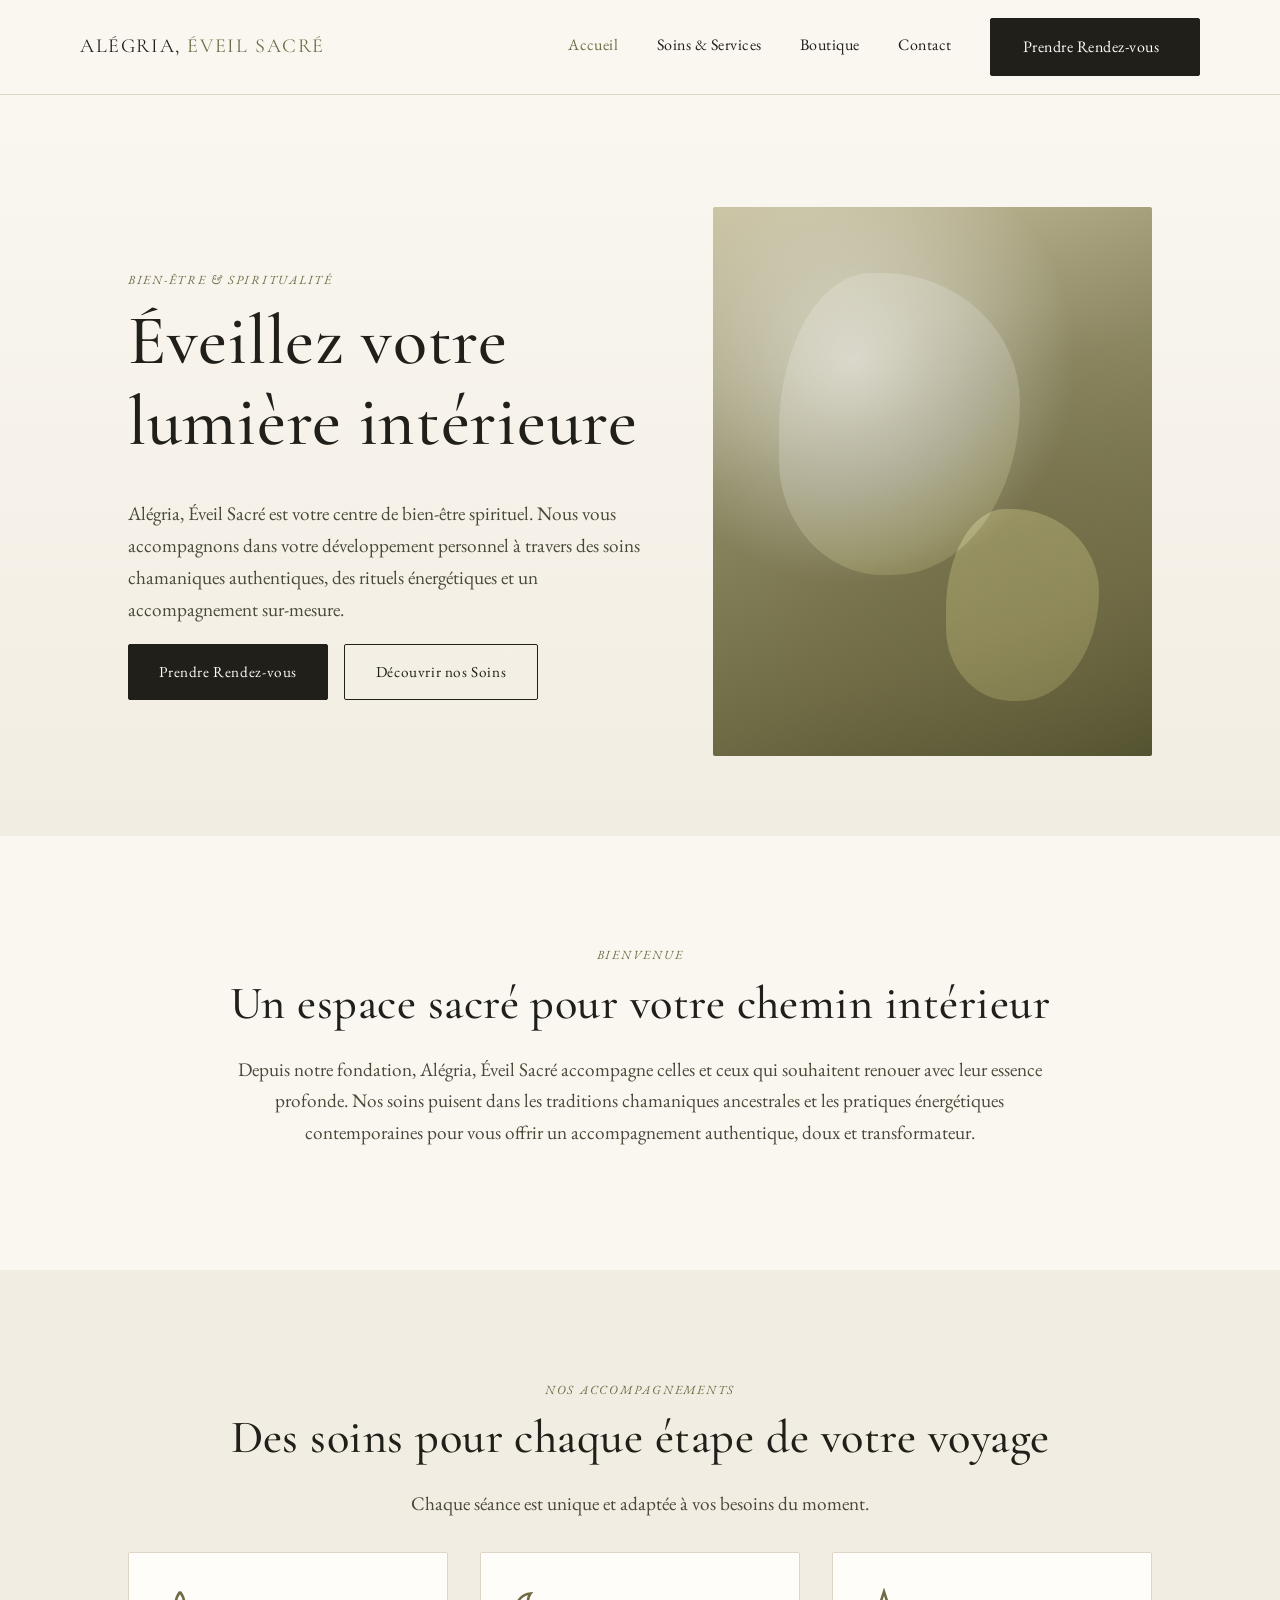
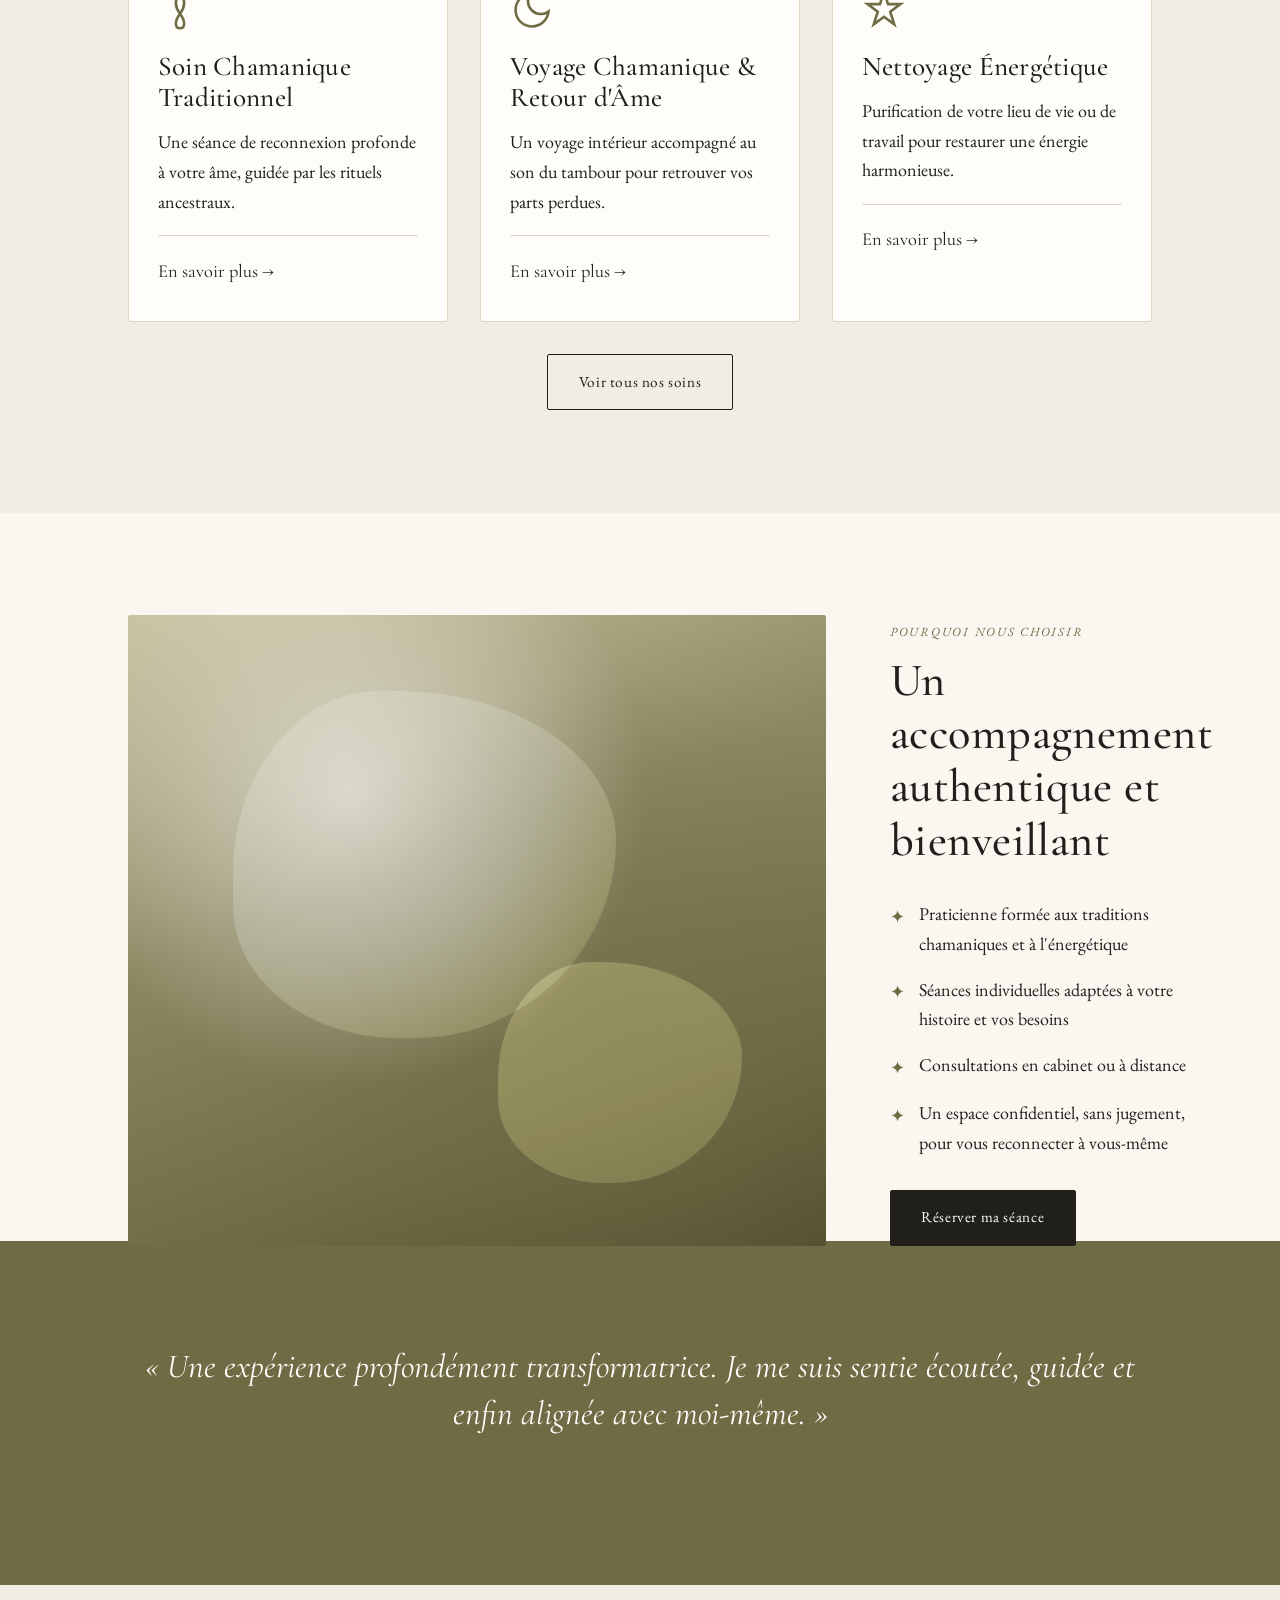
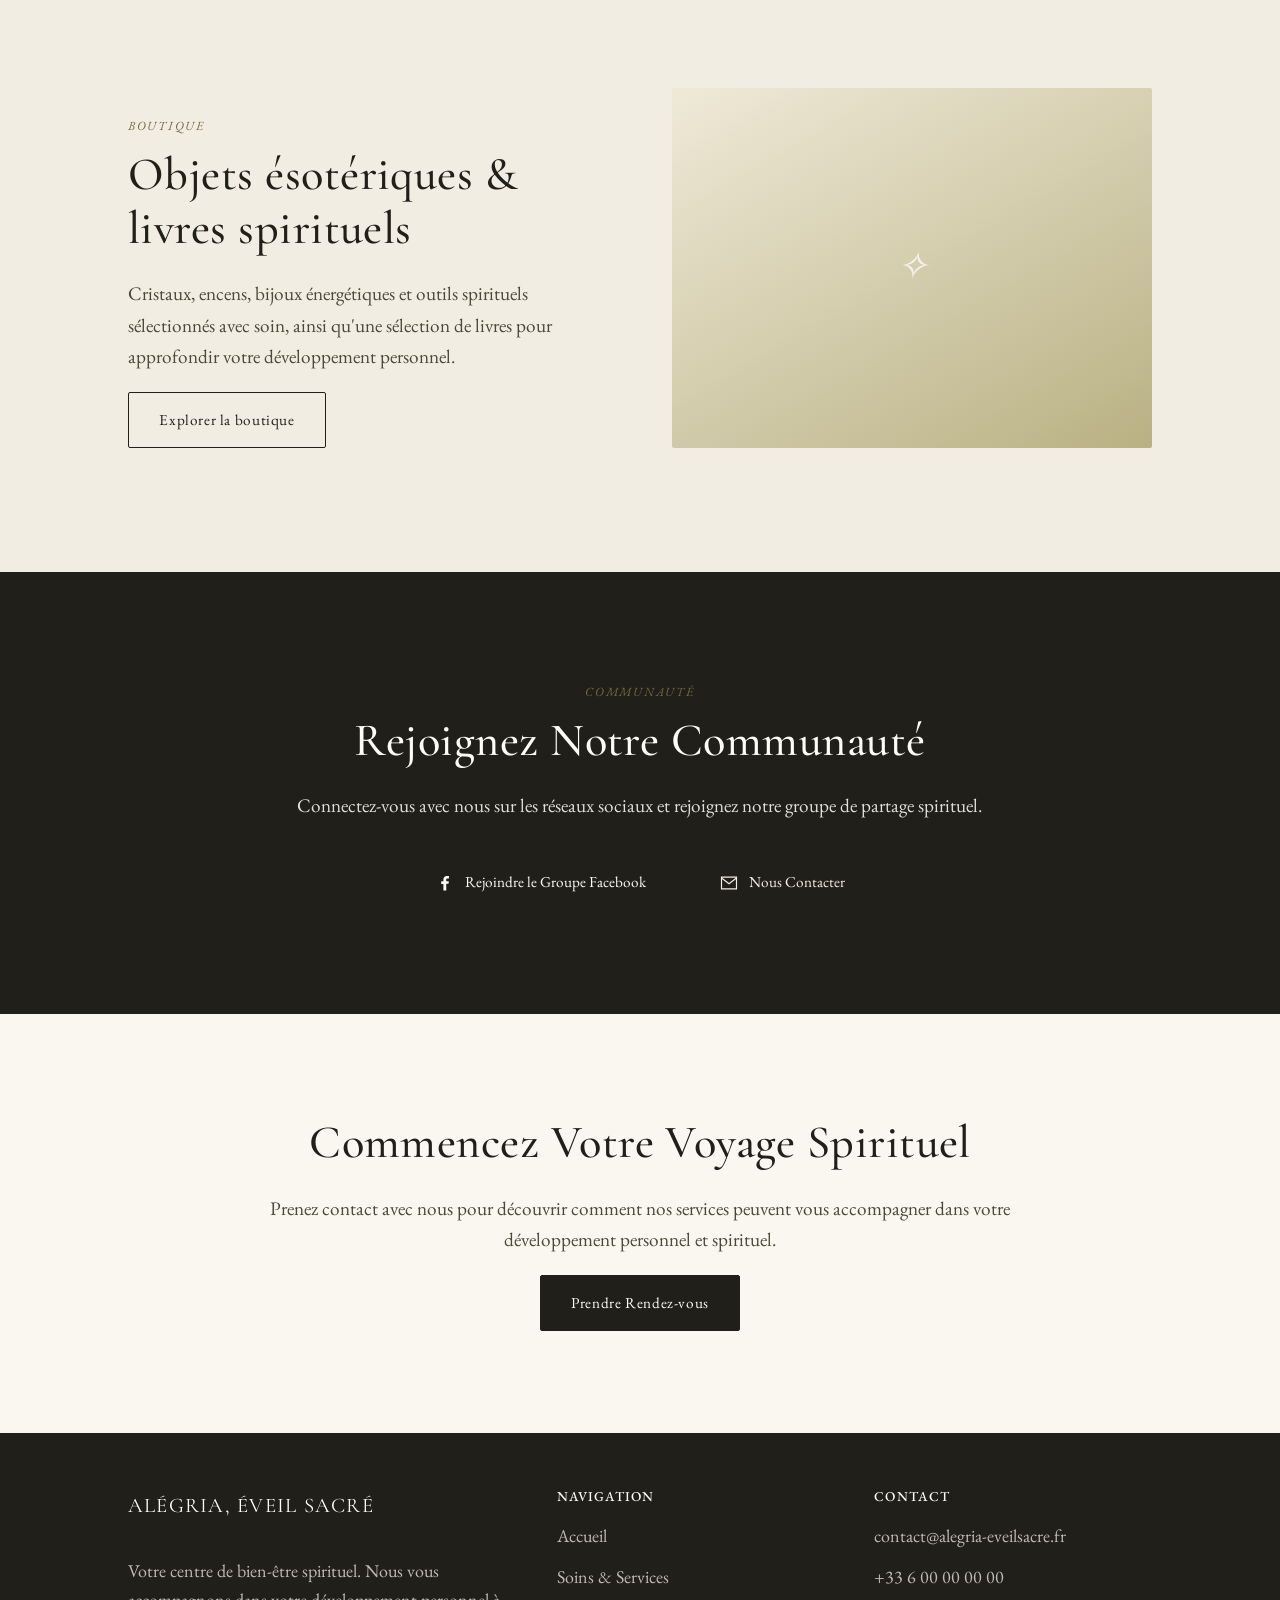
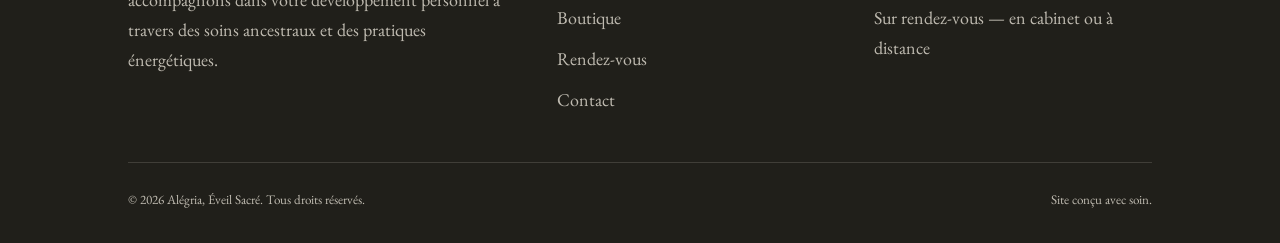
==== index.html @ a6720d07 "Build Alégria, Éveil Sacré site: spiritual wellness site with booking Multi-page static site inspire" ====
<!DOCTYPE html>
<html lang="fr">
<head>
<meta charset="UTF-8">
<meta name="viewport" content="width=device-width, initial-scale=1.0">
<title>Alégria, Éveil Sacré — Centre de bien-être spirituel & soins chamaniques</title>
<meta name="description" content="Alégria, Éveil Sacré vous accompagne dans votre développement personnel et spirituel : soins chamaniques, rituels énergétiques, boutique ésotérique. Prenez rendez-vous en ligne.">
<link rel="stylesheet" href="assets/css/style.css">
</head>
<body>

<header class="site-header">
  <div class="container site-header__inner">
    <a href="index.html" class="logo">Alégria, <span>Éveil Sacré</span></a>
    <button class="nav-toggle" aria-label="Ouvrir le menu" aria-expanded="false">
      <span></span><span></span><span></span>
    </button>
    <nav class="main-nav">
      <a href="index.html">Accueil</a>
      <a href="services.html">Soins &amp; Services</a>
      <a href="boutique.html">Boutique</a>
      <a href="contact.html">Contact</a>
      <a href="rendez-vous.html" class="btn btn--primary main-nav__cta">Prendre Rendez-vous</a>
    </nav>
  </div>
</header>

<main>

  <!-- HERO -->
  <section class="hero">
    <div class="container hero__inner">
      <div>
        <span class="eyebrow">Bien-être &amp; spiritualité</span>
        <h1>Éveillez votre lumière intérieure</h1>
        <p class="lede">Alégria, Éveil Sacré est votre centre de bien-être spirituel. Nous vous accompagnons dans votre développement personnel à travers des soins chamaniques authentiques, des rituels énergétiques et un accompagnement sur-mesure.</p>
        <div class="btn-row">
          <a href="rendez-vous.html" class="btn btn--primary">Prendre Rendez-vous</a>
          <a href="services.html" class="btn btn--outline">Découvrir nos Soins</a>
        </div>
      </div>
      <div class="hero__visual reveal">
        <div class="visual-orb" role="img" aria-label="Cristaux et bol énergétique"></div>
      </div>
    </div>
  </section>

  <!-- INTRO -->
  <section class="section">
    <div class="container text-center reveal">
      <span class="eyebrow">Bienvenue</span>
      <h2>Un espace sacré pour votre chemin intérieur</h2>
      <p class="lede">Depuis notre fondation, Alégria, Éveil Sacré accompagne celles et ceux qui souhaitent renouer avec leur essence profonde. Nos soins puisent dans les traditions chamaniques ancestrales et les pratiques énergétiques contemporaines pour vous offrir un accompagnement authentique, doux et transformateur.</p>
    </div>
  </section>

  <!-- SERVICES PREVIEW -->
  <section class="section section--alt">
    <div class="container">
      <div class="text-center reveal">
        <span class="eyebrow">Nos accompagnements</span>
        <h2>Des soins pour chaque étape de votre voyage</h2>
        <p class="lede">Chaque séance est unique et adaptée à vos besoins du moment.</p>
      </div>

      <div class="grid grid--3 mt-2">
        <div class="card reveal">
          <div class="card__icon">
            <svg viewBox="0 0 24 24" fill="none" stroke="currentColor" stroke-width="1.4"><path d="M12 2c-3 4-3 8 0 12s3 8 0 8M12 2c3 4 3 8 0 12s-3 8 0 8"/></svg>
          </div>
          <h3>Soin Chamanique Traditionnel</h3>
          <p>Une séance de reconnexion profonde à votre âme, guidée par les rituels ancestraux.</p>
          <div class="card__meta">
            <a href="services.html">En savoir plus →</a>
          </div>
        </div>
        <div class="card reveal">
          <div class="card__icon">
            <svg viewBox="0 0 24 24" fill="none" stroke="currentColor" stroke-width="1.4"><path d="M21 12.8A9 9 0 1 1 11.2 3a7 7 0 0 0 9.8 9.8Z"/></svg>
          </div>
          <h3>Voyage Chamanique &amp; Retour d'Âme</h3>
          <p>Un voyage intérieur accompagné au son du tambour pour retrouver vos parts perdues.</p>
          <div class="card__meta">
            <a href="services.html">En savoir plus →</a>
          </div>
        </div>
        <div class="card reveal">
          <div class="card__icon">
            <svg viewBox="0 0 24 24" fill="none" stroke="currentColor" stroke-width="1.4"><path d="m12 2 2.2 6.8H21l-5.6 4.1 2.2 6.9L12 15.7 6.4 19.8l2.2-6.9L3 8.8h6.8Z"/></svg>
          </div>
          <h3>Nettoyage Énergétique</h3>
          <p>Purification de votre lieu de vie ou de travail pour restaurer une énergie harmonieuse.</p>
          <div class="card__meta">
            <a href="services.html">En savoir plus →</a>
          </div>
        </div>
      </div>

      <div class="text-center mt-2 reveal">
        <a href="services.html" class="btn btn--outline">Voir tous nos soins</a>
      </div>
    </div>
  </section>

  <!-- WHY US / SPLIT -->
  <section class="section">
    <div class="container split reveal">
      <div class="split__visual visual-orb" role="img" aria-label="Autel et outils spirituels"></div>
      <div>
        <span class="eyebrow">Pourquoi nous choisir</span>
        <h2>Un accompagnement authentique et bienveillant</h2>
        <ul class="check-list mt-2">
          <li>Praticienne formée aux traditions chamaniques et à l'énergétique</li>
          <li>Séances individuelles adaptées à votre histoire et vos besoins</li>
          <li>Consultations en cabinet ou à distance</li>
          <li>Un espace confidentiel, sans jugement, pour vous reconnecter à vous-même</li>
        </ul>
        <div class="mt-2">
          <a href="rendez-vous.html" class="btn btn--primary">Réserver ma séance</a>
        </div>
      </div>
    </div>
  </section>

  <!-- TESTIMONIAL -->
  <section class="section section--olive">
    <div class="container text-center reveal">
      <p class="quote">« Une expérience profondément transformatrice. Je me suis sentie écoutée, guidée et enfin alignée avec moi-même. »</p>
      <span class="quote-cite">— Une cliente accompagnée</span>
    </div>
  </section>

  <!-- BOUTIQUE TEASER -->
  <section class="section section--alt">
    <div class="container split split--reverse reveal">
      <div class="split__visual tile-visual" data-glyph="✧" style="--tile-a:#efe9d8; --tile-b:#b9b183;"></div>
      <div>
        <span class="eyebrow">Boutique</span>
        <h2>Objets ésotériques &amp; livres spirituels</h2>
        <p class="lede">Cristaux, encens, bijoux énergétiques et outils spirituels sélectionnés avec soin, ainsi qu'une sélection de livres pour approfondir votre développement personnel.</p>
        <a href="boutique.html" class="btn btn--outline">Explorer la boutique</a>
      </div>
    </div>
  </section>

  <!-- COMMUNITY -->
  <section class="section section--ink">
    <div class="container text-center reveal">
      <span class="eyebrow">Communauté</span>
      <h2>Rejoignez Notre Communauté</h2>
      <p class="lede">Connectez-vous avec nous sur les réseaux sociaux et rejoignez notre groupe de partage spirituel.</p>
      <div class="social-row mt-2">
        <a href="#" class="social-btn social-btn--filled">
          <svg viewBox="0 0 24 24" fill="currentColor"><path d="M13.5 21v-8h2.7l.4-3.1h-3.1V8c0-.9.25-1.5 1.55-1.5H16.7V3.7C16.4 3.66 15.4 3.6 14.2 3.6c-2.4 0-4.1 1.47-4.1 4.16V10H7.4v3.1h2.7v8h3.4Z"/></svg>
          Rejoindre le Groupe Facebook
        </a>
        <a href="contact.html" class="social-btn social-btn--outline">
          <svg viewBox="0 0 24 24" fill="none" stroke="currentColor" stroke-width="1.4"><path d="M3 5h18v14H3z"/><path d="m3 6 9 7 9-7"/></svg>
          Nous Contacter
        </a>
      </div>
    </div>
  </section>

  <!-- FINAL CTA -->
  <section class="section">
    <div class="container text-center reveal">
      <h2>Commencez Votre Voyage Spirituel</h2>
      <p class="lede">Prenez contact avec nous pour découvrir comment nos services peuvent vous accompagner dans votre développement personnel et spirituel.</p>
      <a href="rendez-vous.html" class="btn btn--primary">Prendre Rendez-vous</a>
    </div>
  </section>

</main>

<footer class="site-footer">
  <div class="container">
    <div class="footer-grid">
      <div>
        <div class="footer-logo">Alégria, Éveil Sacré</div>
        <p class="mt-2">Votre centre de bien-être spirituel. Nous vous accompagnons dans votre développement personnel à travers des soins ancestraux et des pratiques énergétiques.</p>
      </div>
      <div class="footer-col">
        <h4>Navigation</h4>
        <ul>
          <li><a href="index.html">Accueil</a></li>
          <li><a href="services.html">Soins &amp; Services</a></li>
          <li><a href="boutique.html">Boutique</a></li>
          <li><a href="rendez-vous.html">Rendez-vous</a></li>
          <li><a href="contact.html">Contact</a></li>
        </ul>
      </div>
      <div class="footer-col">
        <h4>Contact</h4>
        <ul>
          <li><a href="mailto:contact@alegria-eveilsacre.fr">contact@alegria-eveilsacre.fr</a></li>
          <li><a href="tel:+33600000000">+33 6 00 00 00 00</a></li>
          <li>Sur rendez-vous — en cabinet ou à distance</li>
        </ul>
      </div>
    </div>
    <div class="footer-bottom">
      <span>© 2026 Alégria, Éveil Sacré. Tous droits réservés.</span>
      <span>Site conçu avec soin.</span>
    </div>
  </div>
</footer>

<script src="assets/js/main.js"></script>
</body>
</html>
---- assets/css/style.css ----
/* ============================================
   Alégria, Éveil Sacré — feuille de style
   ============================================ */

@import url('https://fonts.googleapis.com/css2?family=Cormorant+Garamond:ital,wght@0,400;0,500;0,600;1,400&family=EB+Garamond:ital,wght@0,400;0,500;1,400&display=swap');

:root {
  --color-bg: #faf7f1;
  --color-bg-alt: #f2ede2;
  --color-olive: #6f6b45;
  --color-olive-dark: #52502f;
  --color-olive-light: #8c8862;
  --color-ink: #201f1a;
  --color-ink-soft: #4a4838;
  --color-cream: #f4efe3;
  --color-line: #ddd6c4;
  --color-white: #fffdf9;

  --font-display: 'Cormorant Garamond', 'Times New Roman', serif;
  --font-body: 'EB Garamond', 'Times New Roman', serif;

  --container: 1120px;
  --radius: 2px;
  --transition: 0.35s cubic-bezier(.4,0,.2,1);
}

* { box-sizing: border-box; }

html { scroll-behavior: smooth; }

body {
  margin: 0;
  font-family: var(--font-body);
  background: var(--color-bg);
  color: var(--color-ink);
  font-size: 18px;
  line-height: 1.65;
  -webkit-font-smoothing: antialiased;
}

h1, h2, h3, h4 {
  font-family: var(--font-display);
  font-weight: 500;
  line-height: 1.15;
  margin: 0 0 0.5em;
  letter-spacing: 0.01em;
}

h1 { font-size: clamp(2.6rem, 6vw, 4.4rem); }
h2 { font-size: clamp(2rem, 4.2vw, 2.9rem); }
h3 { font-size: clamp(1.4rem, 2.6vw, 1.7rem); }

p { margin: 0 0 1em; }

a { color: inherit; text-decoration: none; }

img { max-width: 100%; display: block; }

.container {
  width: 100%;
  max-width: var(--container);
  margin: 0 auto;
  padding: 0 6vw;
}

@media (min-width: 900px) {
  .container { padding: 0 3rem; }
}

.eyebrow {
  display: inline-block;
  font-family: var(--font-body);
  font-style: italic;
  letter-spacing: 0.14em;
  text-transform: uppercase;
  font-size: 0.78rem;
  color: var(--color-olive);
  margin-bottom: 0.9em;
}

.section {
  padding: clamp(3.5rem, 8vw, 6.5rem) 0;
}

.section--alt { background: var(--color-bg-alt); }

.section--olive {
  background: var(--color-olive);
  color: var(--color-white);
}
.section--olive .eyebrow { color: var(--color-cream); opacity: 0.85; }
.section--olive h1, .section--olive h2, .section--olive h3 { color: var(--color-white); }

.section--ink {
  background: var(--color-ink);
  color: var(--color-cream);
}
.section--ink h1, .section--ink h2 { color: var(--color-white); }

.text-center { text-align: center; }

.lede {
  font-size: 1.2rem;
  color: var(--color-ink-soft);
  max-width: 44em;
}
.text-center .lede { margin-left: auto; margin-right: auto; }
.section--olive .lede, .section--ink .lede { color: rgba(255,255,255,0.86); }

/* ---------- Buttons ---------- */
.btn {
  display: inline-flex;
  align-items: center;
  justify-content: center;
  gap: 0.5em;
  padding: 0.95em 2em;
  font-family: var(--font-body);
  font-size: 0.95rem;
  letter-spacing: 0.04em;
  border: 1px solid var(--color-ink);
  border-radius: var(--radius);
  cursor: pointer;
  transition: background var(--transition), color var(--transition), border-color var(--transition), transform var(--transition);
  white-space: nowrap;
}

.btn--primary {
  background: var(--color-ink);
  color: var(--color-white);
}
.btn--primary:hover { background: var(--color-olive-dark); border-color: var(--color-olive-dark); transform: translateY(-1px); }

.btn--outline {
  background: transparent;
  color: var(--color-ink);
}
.btn--outline:hover { background: var(--color-ink); color: var(--color-white); transform: translateY(-1px); }

.section--olive .btn--outline, .section--ink .btn--outline {
  border-color: var(--color-white);
  color: var(--color-white);
}
.section--olive .btn--outline:hover, .section--ink .btn--outline:hover {
  background: var(--color-white);
  color: var(--color-olive-dark);
}
.section--olive .btn--primary, .section--ink .btn--primary {
  background: var(--color-white);
  color: var(--color-olive-dark);
  border-color: var(--color-white);
}
.section--olive .btn--primary:hover, .section--ink .btn--primary:hover {
  background: transparent;
  color: var(--color-white);
}

.btn--full { width: 100%; }
.btn--sm { padding: 0.7em 1.4em; font-size: 0.85rem; }

.btn-row {
  display: flex;
  flex-wrap: wrap;
  gap: 1rem;
}
.text-center .btn-row { justify-content: center; }

/* ---------- Header / Nav ---------- */
.site-header {
  position: sticky;
  top: 0;
  z-index: 100;
  background: var(--color-bg);
  border-bottom: 1px solid var(--color-line);
}

.site-header__inner {
  display: flex;
  align-items: center;
  justify-content: space-between;
  padding: 1.1rem 0;
}

.logo {
  font-family: var(--font-display);
  font-size: 1.25rem;
  letter-spacing: 0.08em;
  text-transform: uppercase;
  color: var(--color-ink);
}
.logo span { color: var(--color-olive); }

.nav-toggle {
  display: flex;
  flex-direction: column;
  justify-content: center;
  gap: 5px;
  width: 34px;
  height: 30px;
  background: none;
  border: none;
  cursor: pointer;
  padding: 0;
  z-index: 210;
}
.nav-toggle span {
  display: block;
  height: 2px;
  background: var(--color-ink);
  transition: transform var(--transition), opacity var(--transition);
}
.nav-toggle[aria-expanded="true"] span:nth-child(1) { transform: translateY(7px) rotate(45deg); }
.nav-toggle[aria-expanded="true"] span:nth-child(2) { opacity: 0; }
.nav-toggle[aria-expanded="true"] span:nth-child(3) { transform: translateY(-7px) rotate(-45deg); }

.main-nav {
  position: fixed;
  inset: 0;
  background: var(--color-bg);
  display: flex;
  flex-direction: column;
  align-items: center;
  justify-content: center;
  gap: 1.8rem;
  transform: translateY(-100%);
  opacity: 0;
  transition: transform var(--transition), opacity var(--transition);
  z-index: 200;
}
.main-nav.is-open { transform: translateY(0); opacity: 1; }

.main-nav a {
  font-family: var(--font-display);
  font-size: 2rem;
  color: var(--color-ink);
  position: relative;
}
.main-nav a.is-active { color: var(--color-olive); }
.main-nav a.main-nav__cta,
.main-nav a.main-nav__cta.is-active {
  color: var(--color-white);
}
.main-nav a::after {
  content: '';
  display: block;
  height: 1px;
  width: 0;
  background: var(--color-olive);
  transition: width var(--transition);
  margin: 0.2em auto 0;
}
.main-nav a:hover::after { width: 100%; }

.main-nav__cta { margin-top: 1rem; }

@media (min-width: 860px) {
  .nav-toggle { display: none; }
  .main-nav {
    position: static;
    inset: auto;
    transform: none;
    opacity: 1;
    flex-direction: row;
    background: transparent;
    gap: 2.4rem;
    width: auto;
  }
  .main-nav a { font-size: 1rem; font-family: var(--font-body); letter-spacing: 0.03em; }
  .main-nav__cta { margin-top: 0; }
  body.nav-lock { overflow: visible; }
}

body.nav-lock { overflow: hidden; }

/* ---------- Hero ---------- */
.hero {
  position: relative;
  padding: clamp(3.5rem, 10vw, 7rem) 0 clamp(3rem, 8vw, 5rem);
  background: linear-gradient(180deg, var(--color-bg) 0%, var(--color-bg-alt) 100%);
  overflow: hidden;
}

.hero__inner {
  display: grid;
  gap: 2.5rem;
  align-items: center;
}

@media (min-width: 900px) {
  .hero__inner { grid-template-columns: 1.1fr 0.9fr; gap: 3rem; }
}

.hero h1 { max-width: 12em; }

.hero__visual {
  aspect-ratio: 4 / 5;
  border-radius: var(--radius);
  position: relative;
  overflow: hidden;
}

/* Decorative "crystal" visual built purely in CSS — no external imagery required */
.visual-orb {
  width: 100%;
  height: 100%;
  background:
    radial-gradient(circle at 32% 28%, rgba(255,255,255,0.55), transparent 45%),
    radial-gradient(circle at 70% 65%, rgba(111,107,69,0.55), transparent 55%),
    linear-gradient(160deg, #c9c2a1 0%, #8c8862 40%, #6f6b45 75%, #52502f 100%);
  position: relative;
}
.visual-orb::before, .visual-orb::after {
  content: '';
  position: absolute;
  border-radius: 40% 60% 55% 45% / 55% 45% 60% 40%;
  background: rgba(255,255,255,0.18);
  mix-blend-mode: overlay;
}
.visual-orb::before { width: 55%; height: 55%; top: 12%; left: 15%; }
.visual-orb::after { width: 35%; height: 35%; bottom: 10%; right: 12%; background: rgba(255,255,255,0.28); }

/* ---------- Cards / grids ---------- */
.grid {
  display: grid;
  gap: 2rem;
  grid-template-columns: 1fr;
}
@media (min-width: 700px) {
  .grid--2 { grid-template-columns: repeat(2, 1fr); }
  .grid--3 { grid-template-columns: repeat(3, 1fr); }
  .grid--4 { grid-template-columns: repeat(2, 1fr); }
}
@media (min-width: 1000px) {
  .grid--4 { grid-template-columns: repeat(4, 1fr); }
}

.card {
  background: var(--color-white);
  border: 1px solid var(--color-line);
  border-radius: var(--radius);
  padding: 2.2rem 1.8rem;
  transition: transform var(--transition), box-shadow var(--transition);
}
.card:hover { transform: translateY(-4px); box-shadow: 0 18px 34px -22px rgba(32,31,26,0.35); }

.card__icon {
  width: 44px;
  height: 44px;
  margin-bottom: 1.2rem;
  color: var(--color-olive);
}
.card__icon svg { width: 100%; height: 100%; }

.card__meta {
  display: flex;
  justify-content: space-between;
  align-items: baseline;
  margin-top: 1.2rem;
  padding-top: 1.2rem;
  border-top: 1px solid var(--color-line);
  font-family: var(--font-display);
  font-size: 1.15rem;
}
.card__meta .price { color: var(--color-olive-dark); font-weight: 600; }

/* Product / book visual placeholder tiles (no photography assets) */
.tile-visual {
  aspect-ratio: 3 / 4;
  border-radius: var(--radius);
  margin-bottom: 1.4rem;
  position: relative;
  overflow: hidden;
  background: linear-gradient(150deg, var(--tile-a, #e4ddc8), var(--tile-b, #a39c74));
}
.tile-visual::after {
  content: attr(data-glyph);
  position: absolute;
  inset: 0;
  display: flex;
  align-items: center;
  justify-content: center;
  font-family: var(--font-display);
  font-style: italic;
  font-size: 2.4rem;
  color: rgba(255,255,255,0.75);
}

/* ---------- List / checkmarks ---------- */
.check-list { list-style: none; margin: 0; padding: 0; display: grid; gap: 1rem; }
.check-list li { display: flex; align-items: flex-start; gap: 0.8em; }
.check-list li::before {
  content: '✦';
  color: var(--color-olive);
  flex-shrink: 0;
  margin-top: 0.15em;
}

/* ---------- Quote / testimonial ---------- */
.quote {
  font-family: var(--font-display);
  font-style: italic;
  font-size: clamp(1.5rem, 3vw, 2.1rem);
  max-width: 32em;
  margin: 0 auto 1rem;
  line-height: 1.4;
}
.quote-cite {
  font-family: var(--font-body);
  font-style: normal;
  letter-spacing: 0.06em;
  text-transform: uppercase;
  font-size: 0.8rem;
  color: var(--color-olive);
}

/* ---------- Split section ---------- */
.split {
  display: grid;
  gap: 2.5rem;
  align-items: center;
}
@media (min-width: 900px) {
  .split { grid-template-columns: 1fr 1fr; gap: 4rem; }
  .split--reverse .split__visual { order: 2; }
}
.split__visual {
  aspect-ratio: 4 / 3;
  border-radius: var(--radius);
}

/* ---------- Forms ---------- */
.form {
  display: grid;
  gap: 1.4rem;
}
.form-row {
  display: grid;
  gap: 1.4rem;
}
@media (min-width: 640px) {
  .form-row--2 { grid-template-columns: 1fr 1fr; }
}

label {
  display: block;
  font-size: 0.85rem;
  letter-spacing: 0.04em;
  text-transform: uppercase;
  color: var(--color-ink-soft);
  margin-bottom: 0.5em;
}

input, select, textarea {
  width: 100%;
  font-family: var(--font-body);
  font-size: 1rem;
  padding: 0.85em 1em;
  border: 1px solid var(--color-line);
  border-radius: var(--radius);
  background: var(--color-white);
  color: var(--color-ink);
}
input:focus, select:focus, textarea:focus {
  outline: none;
  border-color: var(--color-olive);
}
textarea { resize: vertical; min-height: 120px; }

.form-note {
  font-size: 0.9rem;
  color: var(--color-ink-soft);
}

.form-success {
  display: none;
  background: var(--color-bg-alt);
  border: 1px solid var(--color-olive-light);
  border-radius: var(--radius);
  padding: 1.6rem;
  font-family: var(--font-display);
  font-size: 1.2rem;
  text-align: center;
}
.form-success.is-visible { display: block; }
.form.is-hidden { display: none; }

/* ---------- Info box (sidebar on booking page) ---------- */
.info-box {
  background: var(--color-ink);
  color: var(--color-cream);
  padding: 2.4rem;
  border-radius: var(--radius);
}
.info-box h3 { color: var(--color-white); }
.info-box .check-list li::before { color: var(--color-cream); }
.info-box dl { margin: 1.2rem 0 0; }
.info-box dt { font-family: var(--font-display); font-size: 1.05rem; color: var(--color-white); margin-top: 1rem; }
.info-box dd { margin: 0.2em 0 0; opacity: 0.85; font-size: 0.95rem; }

/* ---------- Community / social ---------- */
.social-row {
  display: flex;
  flex-wrap: wrap;
  gap: 1rem;
  justify-content: center;
}
.social-btn {
  display: inline-flex;
  align-items: center;
  gap: 0.7em;
  padding: 1em 1.8em;
  border: 1px solid var(--color-ink);
  border-radius: var(--radius);
  font-size: 0.95rem;
}
.social-btn svg { width: 20px; height: 20px; }
.social-btn--filled { background: var(--color-ink); color: var(--color-white); }
.social-btn--filled:hover { background: var(--color-olive-dark); }
.social-btn--outline:hover { background: var(--color-ink); color: var(--color-white); }

/* ---------- Footer ---------- */
.site-footer {
  background: var(--color-ink);
  color: rgba(244,239,227,0.75);
  padding: 3.5rem 0 2rem;
}
.footer-grid {
  display: grid;
  gap: 2.5rem;
  grid-template-columns: 1fr;
}
@media (min-width: 760px) {
  .footer-grid { grid-template-columns: 1.4fr 1fr 1fr; }
}
.footer-logo {
  font-family: var(--font-display);
  font-size: 1.3rem;
  color: var(--color-white);
  letter-spacing: 0.06em;
  text-transform: uppercase;
}
.footer-col h4 {
  font-family: var(--font-body);
  font-size: 0.85rem;
  letter-spacing: 0.08em;
  text-transform: uppercase;
  color: var(--color-white);
  margin-bottom: 1rem;
}
.footer-col ul { list-style: none; margin: 0; padding: 0; display: grid; gap: 0.7rem; }
.footer-col a:hover { color: var(--color-white); }
.footer-bottom {
  margin-top: 3rem;
  padding-top: 1.6rem;
  border-top: 1px solid rgba(244,239,227,0.15);
  font-size: 0.82rem;
  display: flex;
  flex-wrap: wrap;
  gap: 0.8rem;
  justify-content: space-between;
}

/* ---------- Utility ---------- */
.mt-2 { margin-top: 2rem; }
.mb-0 { margin-bottom: 0; }

/* Scroll reveal */
.reveal {
  opacity: 0;
  transform: translateY(18px);
  transition: opacity 0.7s ease, transform 0.7s ease;
}
.reveal.is-visible {
  opacity: 1;
  transform: translateY(0);
}

/* Page hero (inner pages) */
.page-hero {
  padding: clamp(3rem, 7vw, 4.5rem) 0 2.5rem;
  text-align: center;
}
.page-hero .lede { margin: 0 auto; }

.breadcrumb {
  font-size: 0.85rem;
  letter-spacing: 0.04em;
  text-transform: uppercase;
  color: var(--color-olive-dark);
  margin-bottom: 1rem;
  display: block;
}

hr.divider {
  border: none;
  border-top: 1px solid var(--color-line);
  margin: 3rem 0;
}
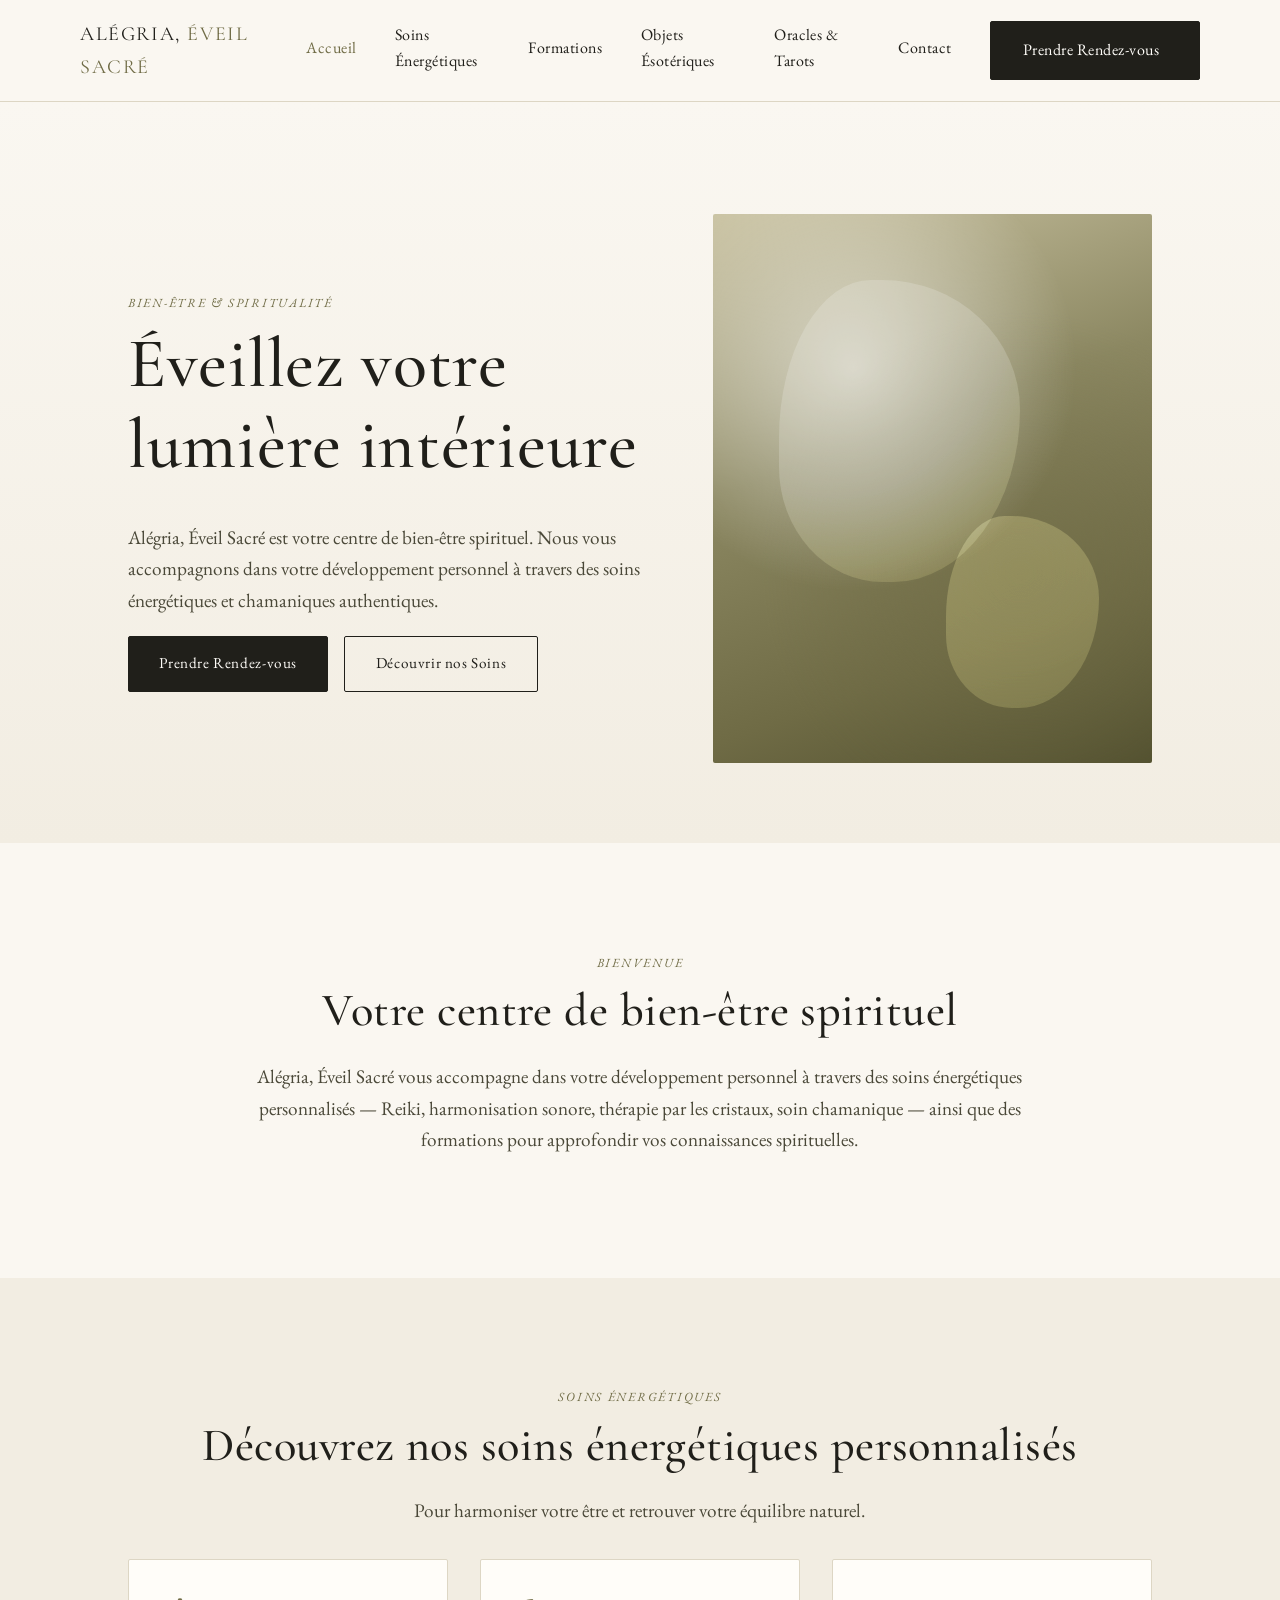
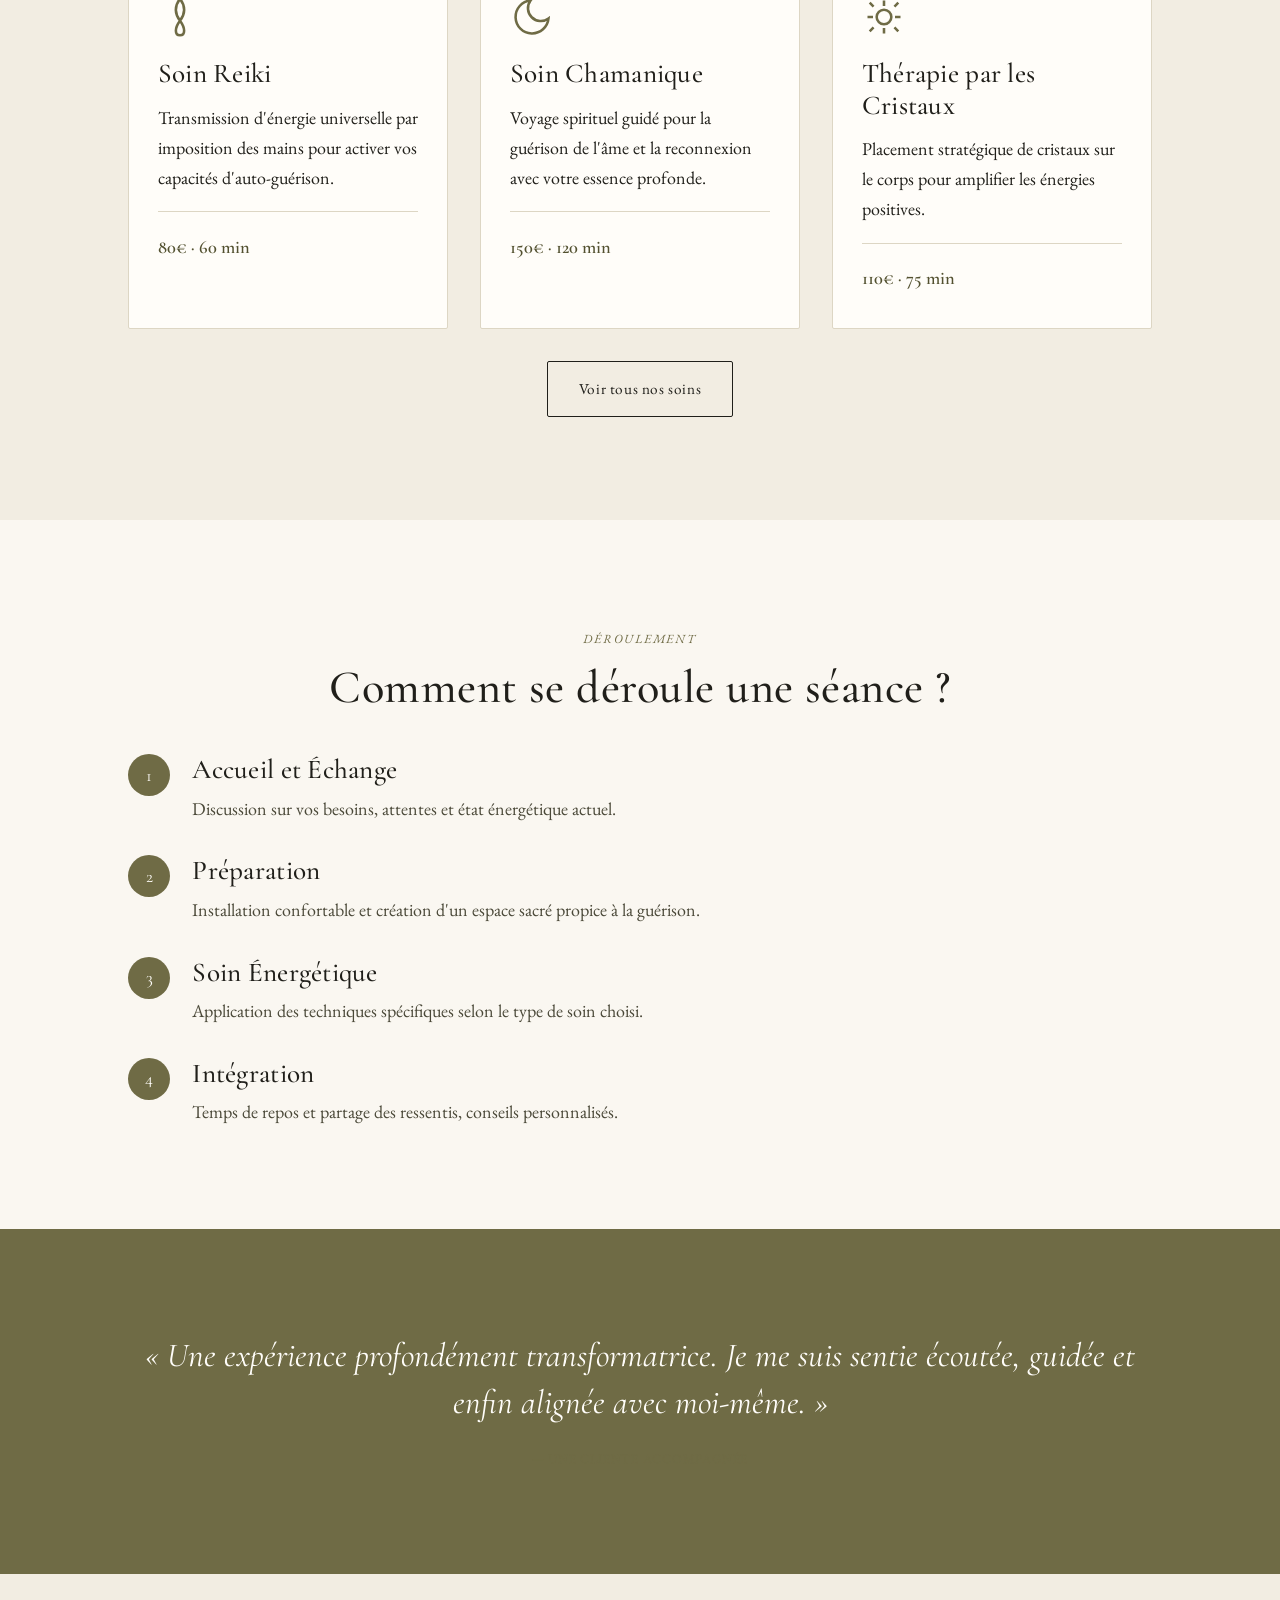
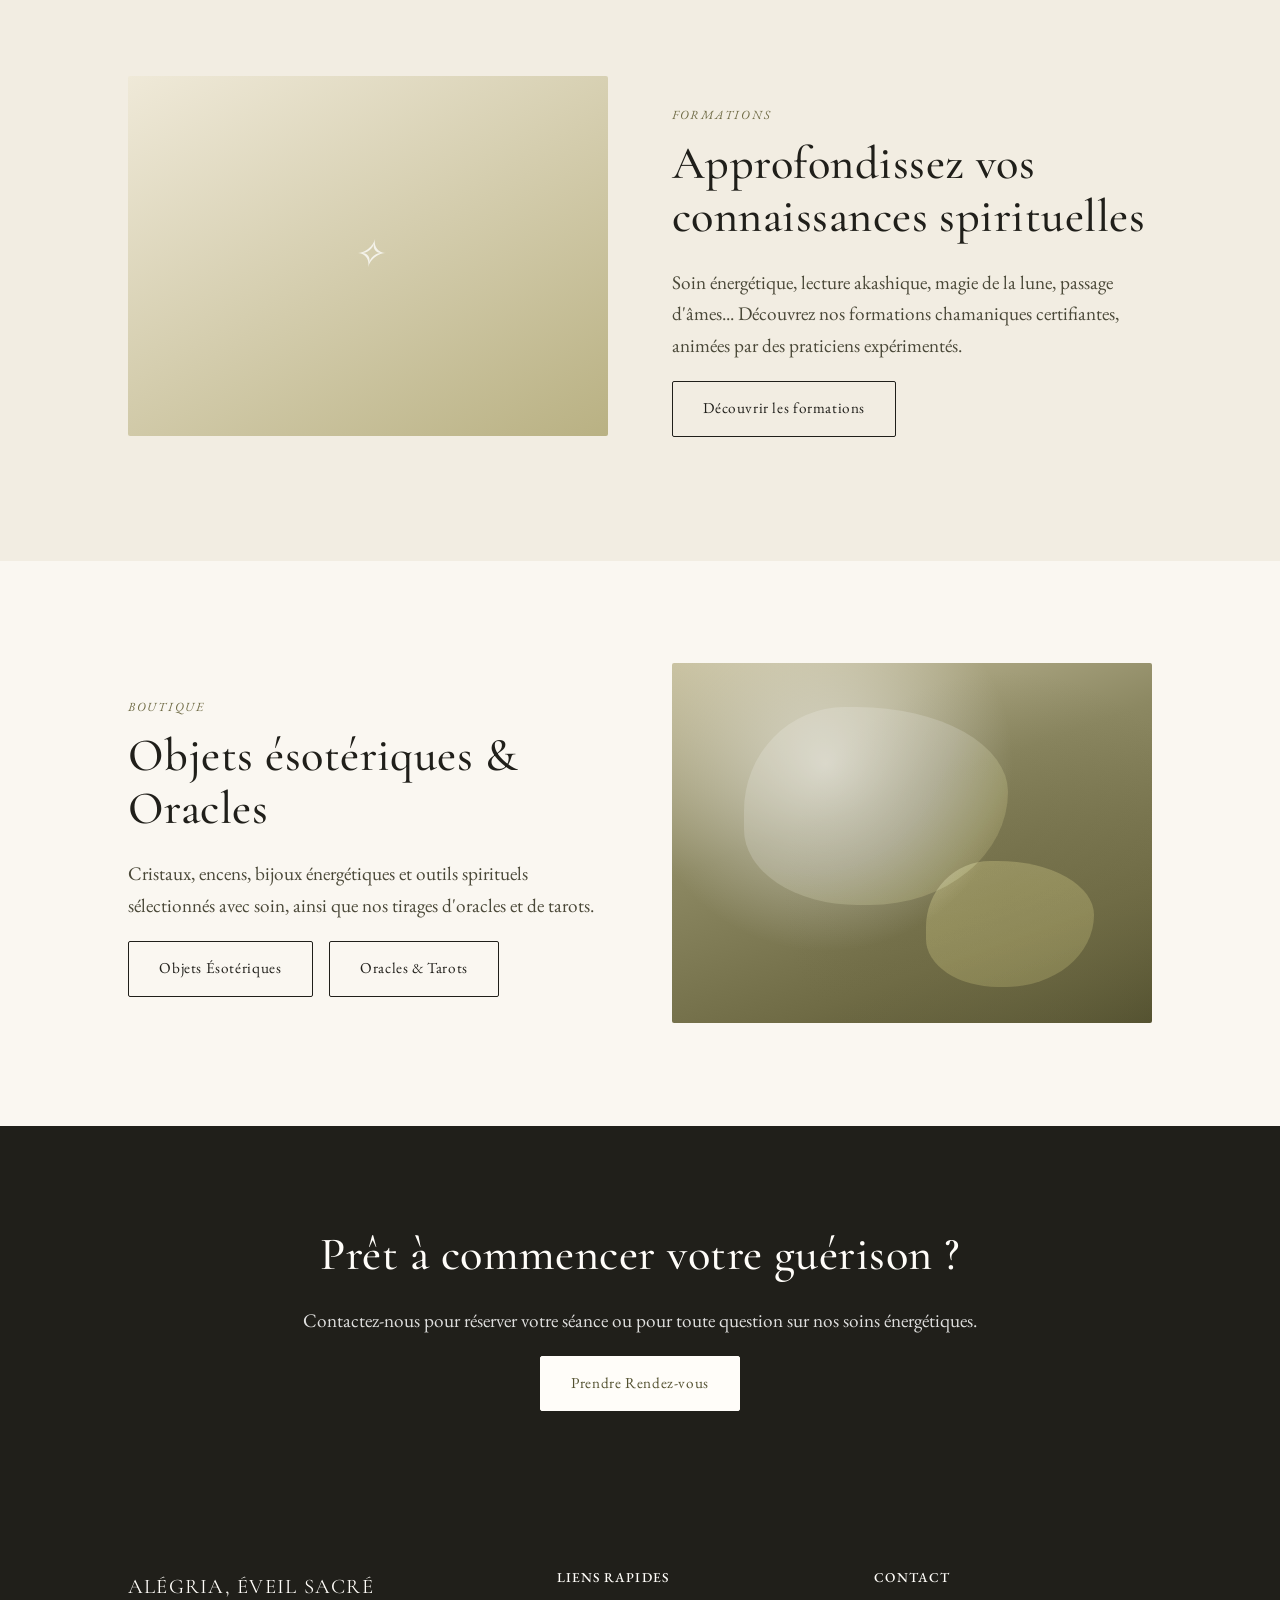
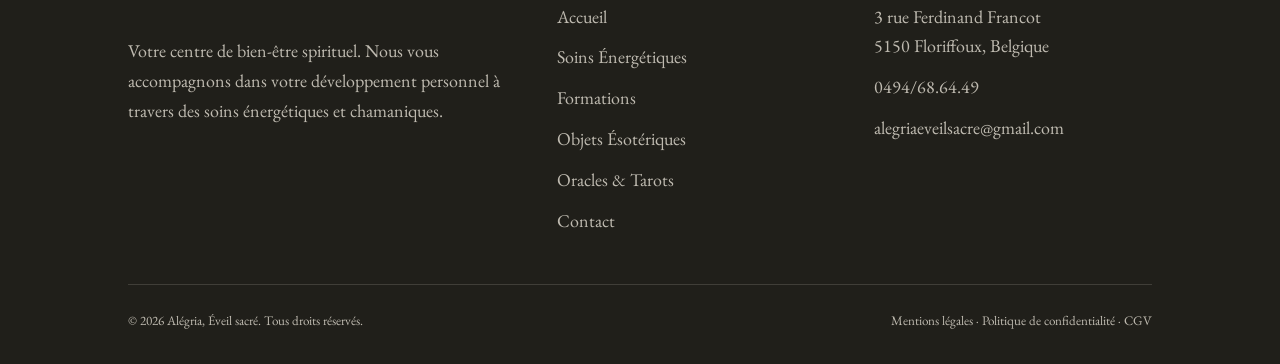
==== commit ffaab170: "Rebuild site to match real Alégria, Éveil Sacré business content Replace the initial generic mockup " ====
--- a/index.html
+++ b/index.html
@@ -3,8 +3,8 @@
 <head>
 <meta charset="UTF-8">
 <meta name="viewport" content="width=device-width, initial-scale=1.0">
-<title>Alégria, Éveil Sacré — Centre de bien-être spirituel & soins chamaniques</title>
-<meta name="description" content="Alégria, Éveil Sacré vous accompagne dans votre développement personnel et spirituel : soins chamaniques, rituels énergétiques, boutique ésotérique. Prenez rendez-vous en ligne.">
+<title>Alégria, Éveil Sacré — Soins énergétiques & chamaniques à Floriffoux</title>
+<meta name="description" content="Alégria, Éveil Sacré est votre centre de bien-être spirituel à Floriffoux. Soins énergétiques, Reiki, soins chamaniques, formations ésotériques et boutique. Prenez rendez-vous en ligne.">
 <link rel="stylesheet" href="assets/css/style.css">
 </head>
 <body>
@@ -17,8 +17,10 @@
     </button>
     <nav class="main-nav">
       <a href="index.html">Accueil</a>
-      <a href="services.html">Soins &amp; Services</a>
-      <a href="boutique.html">Boutique</a>
+      <a href="soins-energetiques.html">Soins Énergétiques</a>
+      <a href="formations.html">Formations</a>
+      <a href="objets-esoteriques.html">Objets Ésotériques</a>
+      <a href="oracles-tarots.html">Oracles &amp; Tarots</a>
       <a href="contact.html">Contact</a>
       <a href="rendez-vous.html" class="btn btn--primary main-nav__cta">Prendre Rendez-vous</a>
     </nav>
@@ -33,14 +35,14 @@
       <div>
         <span class="eyebrow">Bien-être &amp; spiritualité</span>
         <h1>Éveillez votre lumière intérieure</h1>
-        <p class="lede">Alégria, Éveil Sacré est votre centre de bien-être spirituel. Nous vous accompagnons dans votre développement personnel à travers des soins chamaniques authentiques, des rituels énergétiques et un accompagnement sur-mesure.</p>
+        <p class="lede">Alégria, Éveil Sacré est votre centre de bien-être spirituel. Nous vous accompagnons dans votre développement personnel à travers des soins énergétiques et chamaniques authentiques.</p>
         <div class="btn-row">
           <a href="rendez-vous.html" class="btn btn--primary">Prendre Rendez-vous</a>
-          <a href="services.html" class="btn btn--outline">Découvrir nos Soins</a>
+          <a href="soins-energetiques.html" class="btn btn--outline">Découvrir nos Soins</a>
         </div>
       </div>
       <div class="hero__visual reveal">
-        <div class="visual-orb" role="img" aria-label="Cristaux et bol énergétique"></div>
+        <div class="visual-orb" role="img" aria-label="Soin énergétique"></div>
       </div>
     </div>
   </section>
@@ -49,18 +51,18 @@
   <section class="section">
     <div class="container text-center reveal">
       <span class="eyebrow">Bienvenue</span>
-      <h2>Un espace sacré pour votre chemin intérieur</h2>
-      <p class="lede">Depuis notre fondation, Alégria, Éveil Sacré accompagne celles et ceux qui souhaitent renouer avec leur essence profonde. Nos soins puisent dans les traditions chamaniques ancestrales et les pratiques énergétiques contemporaines pour vous offrir un accompagnement authentique, doux et transformateur.</p>
-    </div>
-  </section>
-
-  <!-- SERVICES PREVIEW -->
+      <h2>Votre centre de bien-être spirituel</h2>
+      <p class="lede">Alégria, Éveil Sacré vous accompagne dans votre développement personnel à travers des soins énergétiques personnalisés — Reiki, harmonisation sonore, thérapie par les cristaux, soin chamanique — ainsi que des formations pour approfondir vos connaissances spirituelles.</p>
+    </div>
+  </section>
+
+  <!-- SOINS PREVIEW -->
   <section class="section section--alt">
     <div class="container">
       <div class="text-center reveal">
-        <span class="eyebrow">Nos accompagnements</span>
-        <h2>Des soins pour chaque étape de votre voyage</h2>
-        <p class="lede">Chaque séance est unique et adaptée à vos besoins du moment.</p>
+        <span class="eyebrow">Soins Énergétiques</span>
+        <h2>Découvrez nos soins énergétiques personnalisés</h2>
+        <p class="lede">Pour harmoniser votre être et retrouver votre équilibre naturel.</p>
       </div>
 
       <div class="grid grid--3 mt-2">
@@ -68,55 +70,76 @@
           <div class="card__icon">
             <svg viewBox="0 0 24 24" fill="none" stroke="currentColor" stroke-width="1.4"><path d="M12 2c-3 4-3 8 0 12s3 8 0 8M12 2c3 4 3 8 0 12s-3 8 0 8"/></svg>
           </div>
-          <h3>Soin Chamanique Traditionnel</h3>
-          <p>Une séance de reconnexion profonde à votre âme, guidée par les rituels ancestraux.</p>
+          <h3>Soin Reiki</h3>
+          <p>Transmission d'énergie universelle par imposition des mains pour activer vos capacités d'auto-guérison.</p>
           <div class="card__meta">
-            <a href="services.html">En savoir plus →</a>
+            <span class="price">80€ · 60 min</span>
           </div>
         </div>
         <div class="card reveal">
           <div class="card__icon">
             <svg viewBox="0 0 24 24" fill="none" stroke="currentColor" stroke-width="1.4"><path d="M21 12.8A9 9 0 1 1 11.2 3a7 7 0 0 0 9.8 9.8Z"/></svg>
           </div>
-          <h3>Voyage Chamanique &amp; Retour d'Âme</h3>
-          <p>Un voyage intérieur accompagné au son du tambour pour retrouver vos parts perdues.</p>
+          <h3>Soin Chamanique</h3>
+          <p>Voyage spirituel guidé pour la guérison de l'âme et la reconnexion avec votre essence profonde.</p>
           <div class="card__meta">
-            <a href="services.html">En savoir plus →</a>
+            <span class="price">150€ · 120 min</span>
           </div>
         </div>
         <div class="card reveal">
           <div class="card__icon">
-            <svg viewBox="0 0 24 24" fill="none" stroke="currentColor" stroke-width="1.4"><path d="m12 2 2.2 6.8H21l-5.6 4.1 2.2 6.9L12 15.7 6.4 19.8l2.2-6.9L3 8.8h6.8Z"/></svg>
-          </div>
-          <h3>Nettoyage Énergétique</h3>
-          <p>Purification de votre lieu de vie ou de travail pour restaurer une énergie harmonieuse.</p>
+            <svg viewBox="0 0 24 24" fill="none" stroke="currentColor" stroke-width="1.4"><path d="M12 3v3M12 18v3M4.2 4.2l2.1 2.1M17.7 17.7l2.1 2.1M3 12h3M18 12h3M4.2 19.8l2.1-2.1M17.7 6.3l2.1-2.1"/><circle cx="12" cy="12" r="4"/></svg>
+          </div>
+          <h3>Thérapie par les Cristaux</h3>
+          <p>Placement stratégique de cristaux sur le corps pour amplifier les énergies positives.</p>
           <div class="card__meta">
-            <a href="services.html">En savoir plus →</a>
+            <span class="price">110€ · 75 min</span>
           </div>
         </div>
       </div>
 
       <div class="text-center mt-2 reveal">
-        <a href="services.html" class="btn btn--outline">Voir tous nos soins</a>
-      </div>
-    </div>
-  </section>
-
-  <!-- WHY US / SPLIT -->
+        <a href="soins-energetiques.html" class="btn btn--outline">Voir tous nos soins</a>
+      </div>
+    </div>
+  </section>
+
+  <!-- COMMENT SE DEROULE UNE SEANCE -->
   <section class="section">
-    <div class="container split reveal">
-      <div class="split__visual visual-orb" role="img" aria-label="Autel et outils spirituels"></div>
-      <div>
-        <span class="eyebrow">Pourquoi nous choisir</span>
-        <h2>Un accompagnement authentique et bienveillant</h2>
-        <ul class="check-list mt-2">
-          <li>Praticienne formée aux traditions chamaniques et à l'énergétique</li>
-          <li>Séances individuelles adaptées à votre histoire et vos besoins</li>
-          <li>Consultations en cabinet ou à distance</li>
-          <li>Un espace confidentiel, sans jugement, pour vous reconnecter à vous-même</li>
-        </ul>
-        <div class="mt-2">
-          <a href="rendez-vous.html" class="btn btn--primary">Réserver ma séance</a>
+    <div class="container reveal">
+      <div class="text-center">
+        <span class="eyebrow">Déroulement</span>
+        <h2>Comment se déroule une séance ?</h2>
+      </div>
+
+      <div class="step-list">
+        <div class="step">
+          <div class="step__num">1</div>
+          <div>
+            <h3>Accueil et Échange</h3>
+            <p>Discussion sur vos besoins, attentes et état énergétique actuel.</p>
+          </div>
+        </div>
+        <div class="step">
+          <div class="step__num">2</div>
+          <div>
+            <h3>Préparation</h3>
+            <p>Installation confortable et création d'un espace sacré propice à la guérison.</p>
+          </div>
+        </div>
+        <div class="step">
+          <div class="step__num">3</div>
+          <div>
+            <h3>Soin Énergétique</h3>
+            <p>Application des techniques spécifiques selon le type de soin choisi.</p>
+          </div>
+        </div>
+        <div class="step">
+          <div class="step__num">4</div>
+          <div>
+            <h3>Intégration</h3>
+            <p>Temps de repos et partage des ressentis, conseils personnalisés.</p>
+          </div>
         </div>
       </div>
     </div>
@@ -130,43 +153,40 @@
     </div>
   </section>
 
+  <!-- FORMATIONS TEASER -->
+  <section class="section section--alt">
+    <div class="container split reveal">
+      <div class="split__visual tile-visual" data-glyph="✧" style="--tile-a:#efe9d8; --tile-b:#b9b183;"></div>
+      <div>
+        <span class="eyebrow">Formations</span>
+        <h2>Approfondissez vos connaissances spirituelles</h2>
+        <p class="lede">Soin énergétique, lecture akashique, magie de la lune, passage d'âmes... Découvrez nos formations chamaniques certifiantes, animées par des praticiens expérimentés.</p>
+        <a href="formations.html" class="btn btn--outline">Découvrir les formations</a>
+      </div>
+    </div>
+  </section>
+
   <!-- BOUTIQUE TEASER -->
-  <section class="section section--alt">
+  <section class="section">
     <div class="container split split--reverse reveal">
-      <div class="split__visual tile-visual" data-glyph="✧" style="--tile-a:#efe9d8; --tile-b:#b9b183;"></div>
+      <div class="split__visual visual-orb" role="img" aria-label="Objets ésotériques"></div>
       <div>
         <span class="eyebrow">Boutique</span>
-        <h2>Objets ésotériques &amp; livres spirituels</h2>
-        <p class="lede">Cristaux, encens, bijoux énergétiques et outils spirituels sélectionnés avec soin, ainsi qu'une sélection de livres pour approfondir votre développement personnel.</p>
-        <a href="boutique.html" class="btn btn--outline">Explorer la boutique</a>
-      </div>
-    </div>
-  </section>
-
-  <!-- COMMUNITY -->
-  <section class="section section--ink">
-    <div class="container text-center reveal">
-      <span class="eyebrow">Communauté</span>
-      <h2>Rejoignez Notre Communauté</h2>
-      <p class="lede">Connectez-vous avec nous sur les réseaux sociaux et rejoignez notre groupe de partage spirituel.</p>
-      <div class="social-row mt-2">
-        <a href="#" class="social-btn social-btn--filled">
-          <svg viewBox="0 0 24 24" fill="currentColor"><path d="M13.5 21v-8h2.7l.4-3.1h-3.1V8c0-.9.25-1.5 1.55-1.5H16.7V3.7C16.4 3.66 15.4 3.6 14.2 3.6c-2.4 0-4.1 1.47-4.1 4.16V10H7.4v3.1h2.7v8h3.4Z"/></svg>
-          Rejoindre le Groupe Facebook
-        </a>
-        <a href="contact.html" class="social-btn social-btn--outline">
-          <svg viewBox="0 0 24 24" fill="none" stroke="currentColor" stroke-width="1.4"><path d="M3 5h18v14H3z"/><path d="m3 6 9 7 9-7"/></svg>
-          Nous Contacter
-        </a>
+        <h2>Objets ésotériques &amp; Oracles</h2>
+        <p class="lede">Cristaux, encens, bijoux énergétiques et outils spirituels sélectionnés avec soin, ainsi que nos tirages d'oracles et de tarots.</p>
+        <div class="btn-row">
+          <a href="objets-esoteriques.html" class="btn btn--outline">Objets Ésotériques</a>
+          <a href="oracles-tarots.html" class="btn btn--outline">Oracles &amp; Tarots</a>
+        </div>
       </div>
     </div>
   </section>
 
   <!-- FINAL CTA -->
-  <section class="section">
-    <div class="container text-center reveal">
-      <h2>Commencez Votre Voyage Spirituel</h2>
-      <p class="lede">Prenez contact avec nous pour découvrir comment nos services peuvent vous accompagner dans votre développement personnel et spirituel.</p>
+  <section class="section section--ink text-center reveal">
+    <div class="container">
+      <h2>Prêt à commencer votre guérison ?</h2>
+      <p class="lede">Contactez-nous pour réserver votre séance ou pour toute question sur nos soins énergétiques.</p>
       <a href="rendez-vous.html" class="btn btn--primary">Prendre Rendez-vous</a>
     </div>
   </section>
@@ -178,30 +198,35 @@
     <div class="footer-grid">
       <div>
         <div class="footer-logo">Alégria, Éveil Sacré</div>
-        <p class="mt-2">Votre centre de bien-être spirituel. Nous vous accompagnons dans votre développement personnel à travers des soins ancestraux et des pratiques énergétiques.</p>
+        <p class="mt-2">Votre centre de bien-être spirituel. Nous vous accompagnons dans votre développement personnel à travers des soins énergétiques et chamaniques.</p>
       </div>
       <div class="footer-col">
-        <h4>Navigation</h4>
+        <h4>Liens Rapides</h4>
         <ul>
           <li><a href="index.html">Accueil</a></li>
-          <li><a href="services.html">Soins &amp; Services</a></li>
-          <li><a href="boutique.html">Boutique</a></li>
-          <li><a href="rendez-vous.html">Rendez-vous</a></li>
+          <li><a href="soins-energetiques.html">Soins Énergétiques</a></li>
+          <li><a href="formations.html">Formations</a></li>
+          <li><a href="objets-esoteriques.html">Objets Ésotériques</a></li>
+          <li><a href="oracles-tarots.html">Oracles &amp; Tarots</a></li>
           <li><a href="contact.html">Contact</a></li>
         </ul>
       </div>
       <div class="footer-col">
         <h4>Contact</h4>
         <ul>
-          <li><a href="mailto:contact@alegria-eveilsacre.fr">contact@alegria-eveilsacre.fr</a></li>
-          <li><a href="tel:+33600000000">+33 6 00 00 00 00</a></li>
-          <li>Sur rendez-vous — en cabinet ou à distance</li>
+          <li>3 rue Ferdinand Francot<br>5150 Floriffoux, Belgique</li>
+          <li><a href="tel:+32494686449">0494/68.64.49</a></li>
+          <li><a href="mailto:alegriaeveilsacre@gmail.com">alegriaeveilsacre@gmail.com</a></li>
         </ul>
       </div>
     </div>
     <div class="footer-bottom">
-      <span>© 2026 Alégria, Éveil Sacré. Tous droits réservés.</span>
-      <span>Site conçu avec soin.</span>
+      <span>© 2026 Alégria, Éveil sacré. Tous droits réservés.</span>
+      <span>
+        <a href="mentions-legales.html">Mentions légales</a> ·
+        <a href="politique-confidentialite.html">Politique de confidentialité</a> ·
+        <a href="cgv.html">CGV</a>
+      </span>
     </div>
   </div>
 </footer>
--- a/assets/css/style.css
+++ b/assets/css/style.css
@@ -109,6 +109,8 @@
 
 /* ---------- Buttons ---------- */
 .btn {
+  appearance: none;
+  -webkit-appearance: none;
   display: inline-flex;
   align-items: center;
   justify-content: center;
@@ -595,3 +597,136 @@
   border-top: 1px solid var(--color-line);
   margin: 3rem 0;
 }
+
+/* ---------- Process steps (numbered) ---------- */
+.step-list {
+  display: grid;
+  gap: 2rem;
+  margin-top: 2.5rem;
+}
+.step {
+  display: grid;
+  grid-template-columns: auto 1fr;
+  gap: 1.4rem;
+  align-items: start;
+}
+.step__num {
+  width: 42px;
+  height: 42px;
+  flex-shrink: 0;
+  border-radius: 50%;
+  background: var(--color-olive);
+  color: var(--color-white);
+  display: flex;
+  align-items: center;
+  justify-content: center;
+  font-family: var(--font-display);
+  font-size: 1.1rem;
+}
+.step h3 { margin-bottom: 0.3em; }
+.step p { color: var(--color-ink-soft); margin: 0; }
+
+/* ---------- Trust grid (checkmark badges) ---------- */
+.trust-grid {
+  display: grid;
+  gap: 2rem;
+  margin-top: 2.5rem;
+  grid-template-columns: 1fr;
+}
+@media (min-width: 700px) {
+  .trust-grid { grid-template-columns: repeat(2, 1fr); }
+}
+.trust-item {
+  display: grid;
+  grid-template-columns: auto 1fr;
+  gap: 1.2rem;
+  align-items: start;
+}
+.trust-item__icon {
+  width: 42px;
+  height: 42px;
+  flex-shrink: 0;
+  border-radius: 50%;
+  background: var(--color-olive);
+  color: var(--color-white);
+  display: flex;
+  align-items: center;
+  justify-content: center;
+  font-size: 1.1rem;
+}
+.trust-item h3 { margin-bottom: 0.3em; font-size: 1.2rem; }
+.trust-item p { color: var(--color-ink-soft); margin: 0; font-size: 0.95rem; }
+
+/* ---------- Category pill ---------- */
+.pill {
+  display: inline-block;
+  background: var(--color-olive);
+  color: var(--color-white);
+  font-size: 0.78rem;
+  letter-spacing: 0.04em;
+  padding: 0.4em 1em;
+  border-radius: var(--radius);
+  margin-bottom: 1rem;
+}
+
+/* ---------- Formation / soin card meta ---------- */
+.offer-card {
+  background: var(--color-white);
+  border: 1px solid var(--color-line);
+  border-radius: var(--radius);
+  overflow: hidden;
+  display: flex;
+  flex-direction: column;
+  transition: transform var(--transition), box-shadow var(--transition);
+}
+.offer-card:hover { transform: translateY(-4px); box-shadow: 0 18px 34px -22px rgba(32,31,26,0.35); }
+.offer-card__visual {
+  aspect-ratio: 4 / 3;
+}
+.offer-card__body {
+  padding: 1.8rem;
+  display: flex;
+  flex-direction: column;
+  flex-grow: 1;
+}
+.offer-card__body p { color: var(--color-ink-soft); font-size: 0.97rem; }
+.offer-card__foot {
+  margin-top: auto;
+  padding-top: 1.2rem;
+  border-top: 1px solid var(--color-line);
+  display: flex;
+  align-items: center;
+  justify-content: space-between;
+}
+.offer-card__foot .price {
+  font-family: var(--font-display);
+  font-size: 1.3rem;
+  color: var(--color-olive-dark);
+}
+.offer-card__foot .duration {
+  display: block;
+  font-size: 0.82rem;
+  color: var(--color-ink-soft);
+  text-transform: uppercase;
+  letter-spacing: 0.03em;
+}
+
+/* Decorative themed visual tiles (no photography assets) */
+.theme-visual {
+  width: 100%;
+  height: 100%;
+  background: linear-gradient(155deg, var(--tv-a, #e4ddc8), var(--tv-b, #6f6b45));
+  position: relative;
+}
+.theme-visual::after {
+  content: attr(data-glyph);
+  position: absolute;
+  inset: 0;
+  display: flex;
+  align-items: center;
+  justify-content: center;
+  font-family: var(--font-display);
+  font-style: italic;
+  font-size: 2.6rem;
+  color: rgba(255,255,255,0.8);
+}
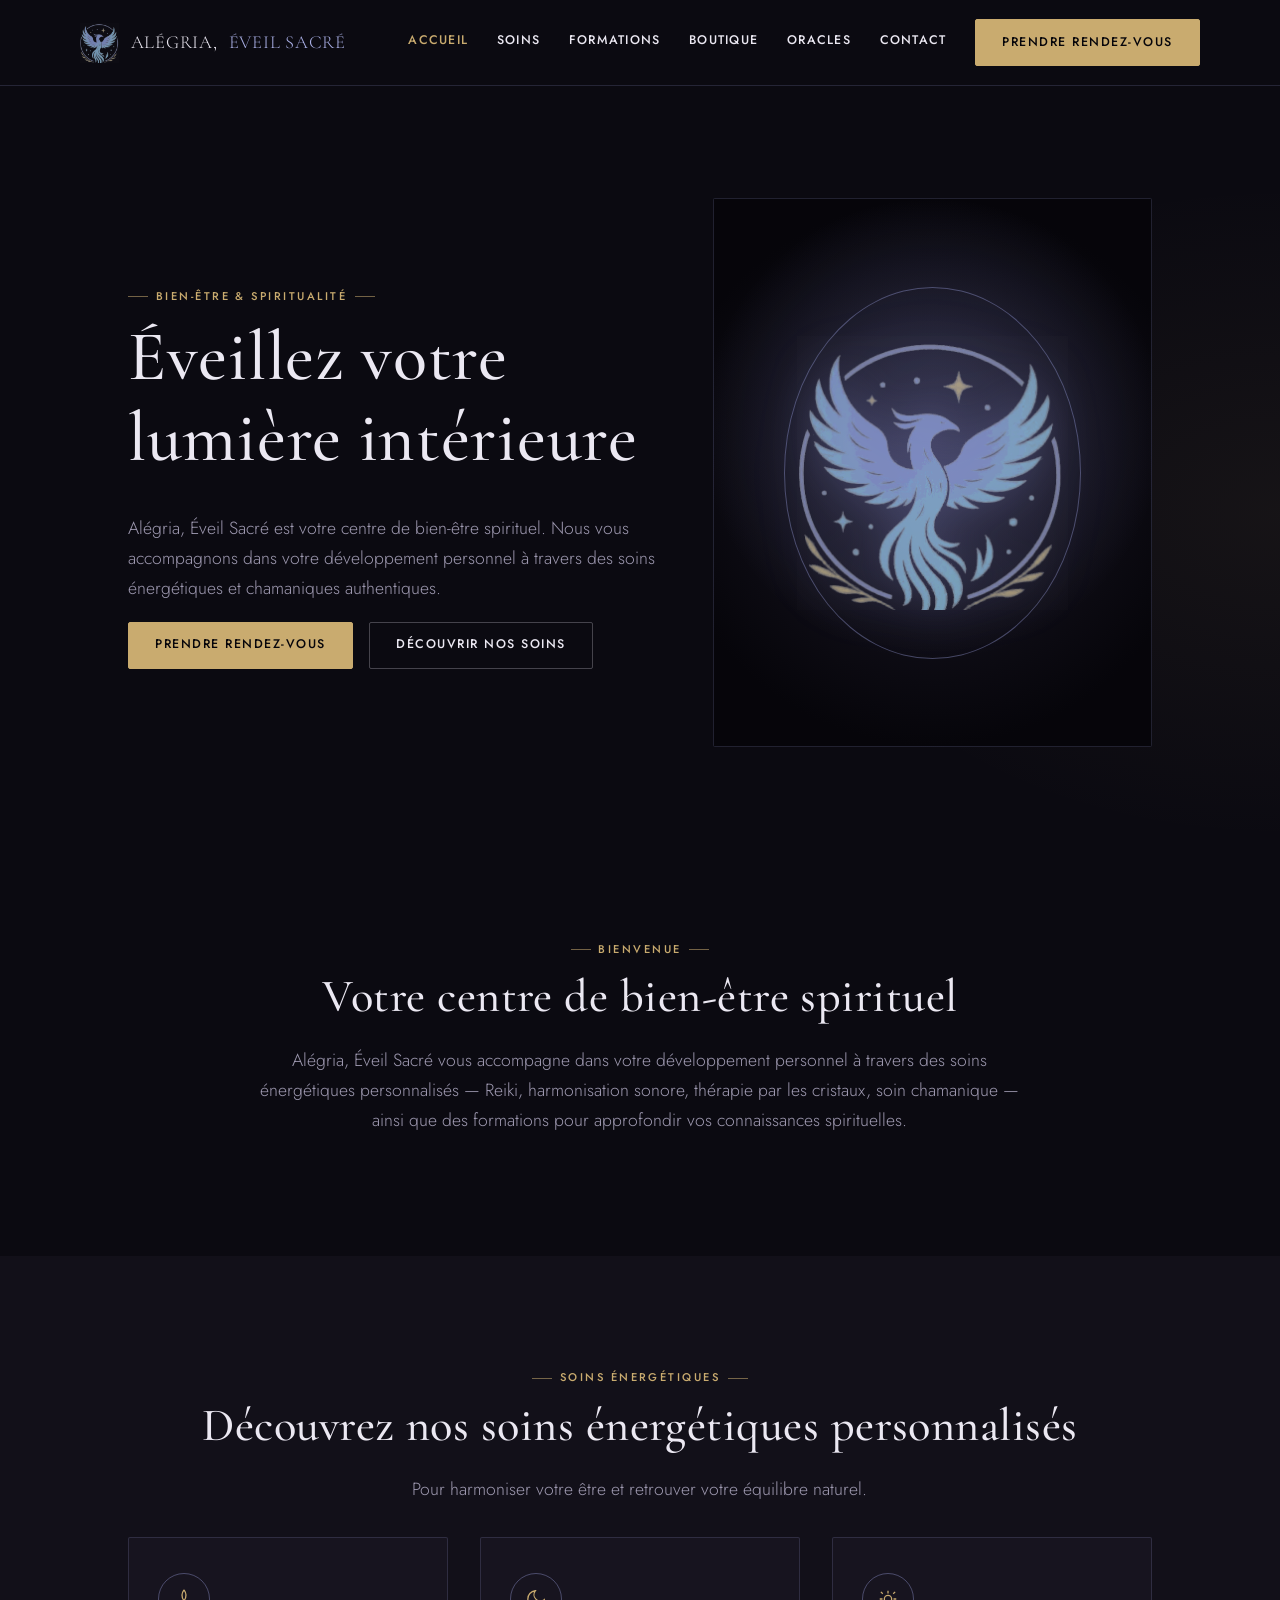
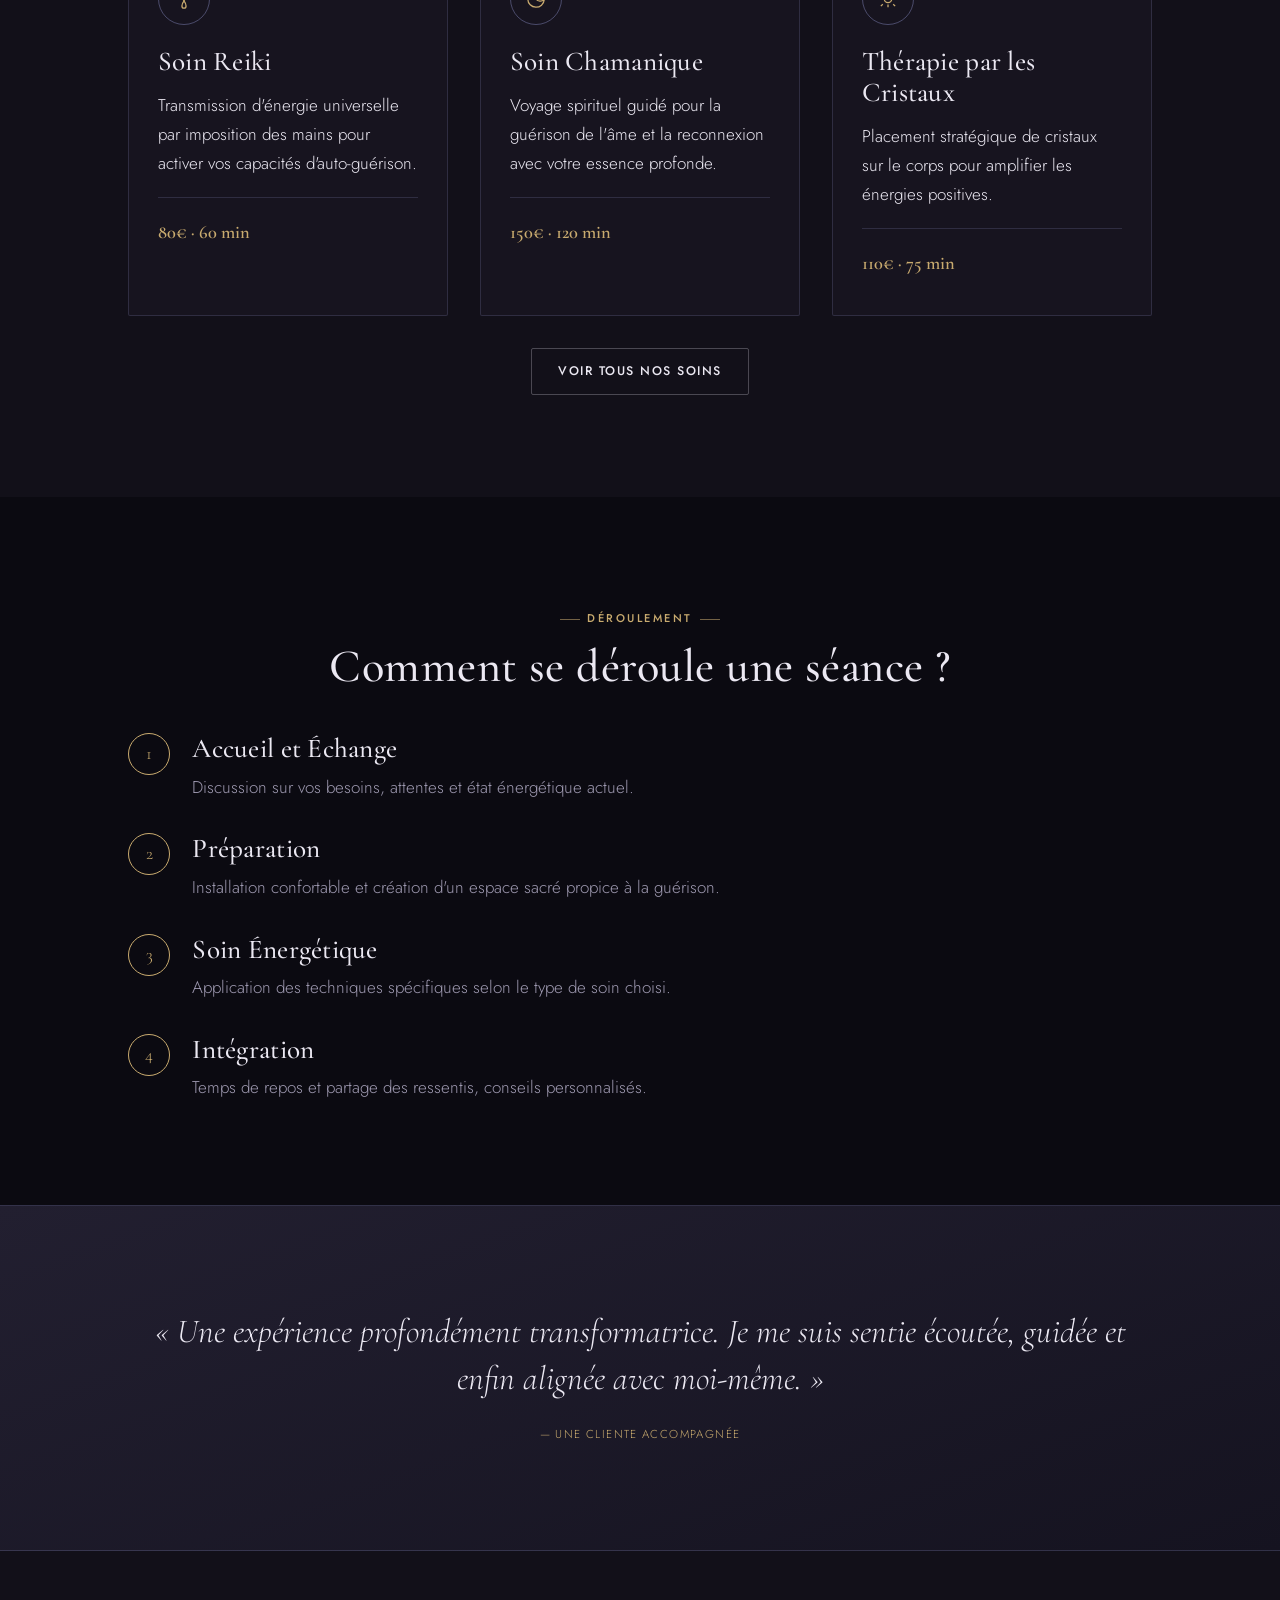
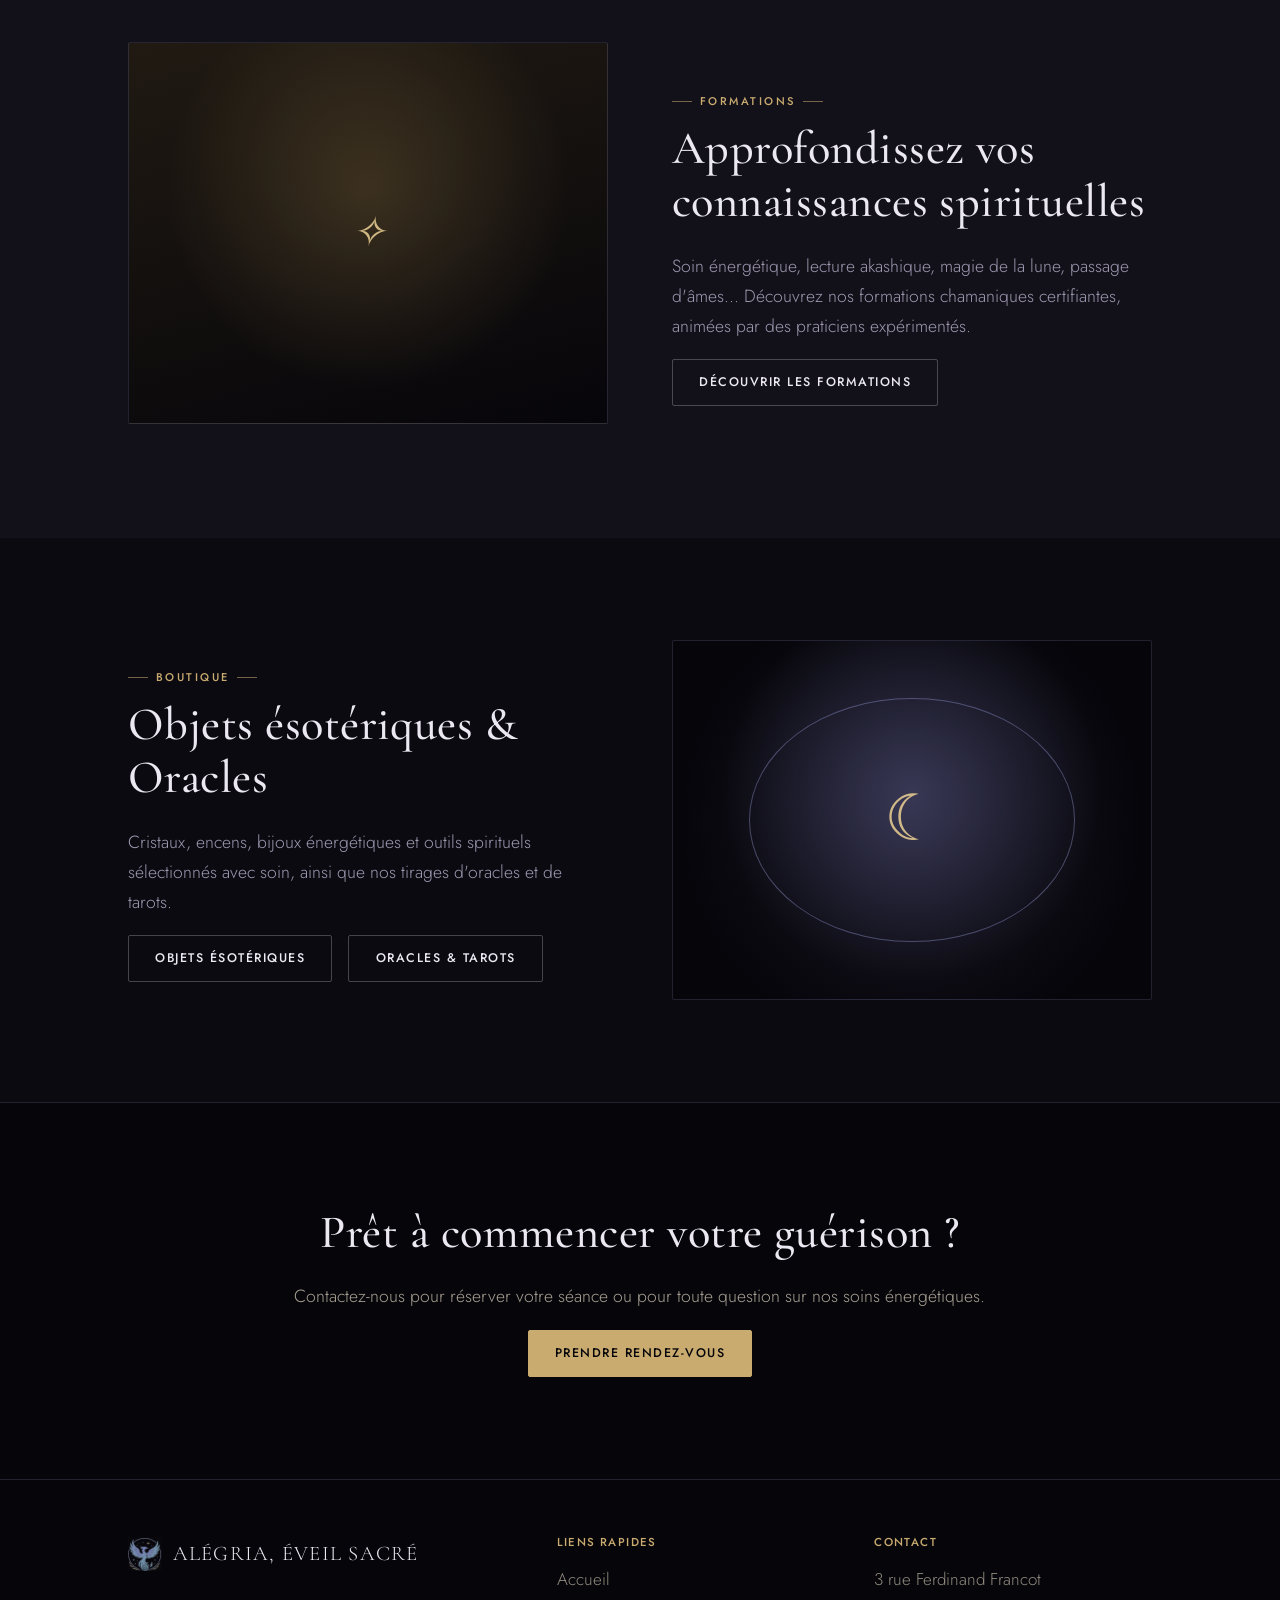
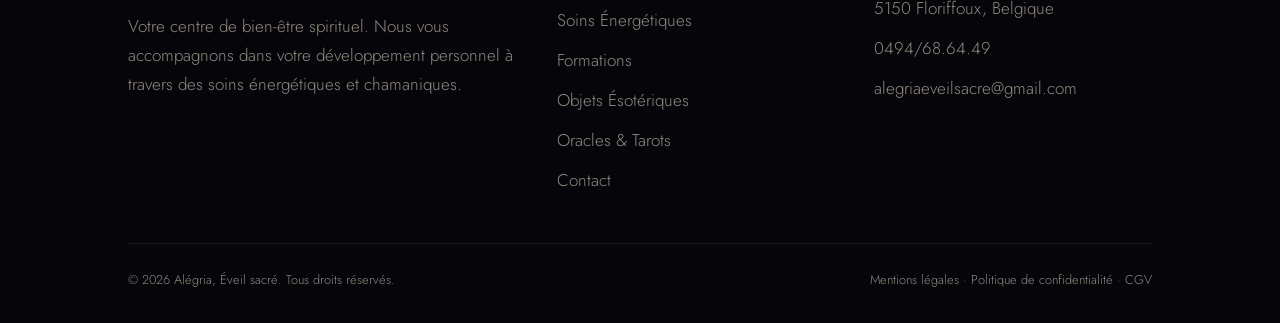
==== commit c041ec89: "Redesign site with a dark, minimalist mystical aesthetic and real logo Replace the cream/olive Wix-s" ====
--- a/index.html
+++ b/index.html
@@ -5,22 +5,23 @@
 <meta name="viewport" content="width=device-width, initial-scale=1.0">
 <title>Alégria, Éveil Sacré — Soins énergétiques & chamaniques à Floriffoux</title>
 <meta name="description" content="Alégria, Éveil Sacré est votre centre de bien-être spirituel à Floriffoux. Soins énergétiques, Reiki, soins chamaniques, formations ésotériques et boutique. Prenez rendez-vous en ligne.">
+<link rel="icon" type="image/png" href="assets/img/logo-icon.png">
 <link rel="stylesheet" href="assets/css/style.css">
 </head>
 <body>
 
 <header class="site-header">
   <div class="container site-header__inner">
-    <a href="index.html" class="logo">Alégria, <span>Éveil Sacré</span></a>
+    <a href="index.html" class="logo"><img src="assets/img/logo-icon.png" alt="" class="logo__mark">Alégria, <span>Éveil Sacré</span></a>
     <button class="nav-toggle" aria-label="Ouvrir le menu" aria-expanded="false">
       <span></span><span></span><span></span>
     </button>
     <nav class="main-nav">
       <a href="index.html">Accueil</a>
-      <a href="soins-energetiques.html">Soins Énergétiques</a>
+      <a href="soins-energetiques.html">Soins</a>
       <a href="formations.html">Formations</a>
-      <a href="objets-esoteriques.html">Objets Ésotériques</a>
-      <a href="oracles-tarots.html">Oracles &amp; Tarots</a>
+      <a href="objets-esoteriques.html">Boutique</a>
+      <a href="oracles-tarots.html">Oracles</a>
       <a href="contact.html">Contact</a>
       <a href="rendez-vous.html" class="btn btn--primary main-nav__cta">Prendre Rendez-vous</a>
     </nav>
@@ -42,7 +43,11 @@
         </div>
       </div>
       <div class="hero__visual reveal">
-        <div class="visual-orb" role="img" aria-label="Soin énergétique"></div>
+        <div class="visual-orb">
+          <div class="visual-orb__mark">
+            <img src="assets/img/logo-icon.png" alt="Alégria, Éveil Sacré">
+          </div>
+        </div>
       </div>
     </div>
   </section>
@@ -197,7 +202,7 @@
   <div class="container">
     <div class="footer-grid">
       <div>
-        <div class="footer-logo">Alégria, Éveil Sacré</div>
+        <div class="footer-logo"><img src="assets/img/logo-icon.png" alt="" class="logo__mark">Alégria, Éveil Sacré</div>
         <p class="mt-2">Votre centre de bien-être spirituel. Nous vous accompagnons dans votre développement personnel à travers des soins énergétiques et chamaniques.</p>
       </div>
       <div class="footer-col">
--- a/assets/css/style.css
+++ b/assets/css/style.css
@@ -2,22 +2,33 @@
    Alégria, Éveil Sacré — feuille de style
    ============================================ */
 
-@import url('https://fonts.googleapis.com/css2?family=Cormorant+Garamond:ital,wght@0,400;0,500;0,600;1,400&family=EB+Garamond:ital,wght@0,400;0,500;1,400&display=swap');
+@import url('https://fonts.googleapis.com/css2?family=Cormorant+Garamond:ital,wght@0,400;0,500;0,600;1,400;1,500&family=Jost:ital,wght@0,300;0,400;0,500;0,600;1,400&display=swap');
 
 :root {
-  --color-bg: #faf7f1;
-  --color-bg-alt: #f2ede2;
-  --color-olive: #6f6b45;
-  --color-olive-dark: #52502f;
-  --color-olive-light: #8c8862;
-  --color-ink: #201f1a;
-  --color-ink-soft: #4a4838;
-  --color-cream: #f4efe3;
-  --color-line: #ddd6c4;
-  --color-white: #fffdf9;
+  --color-bg: #0b0a11;
+  --color-bg-alt: #121019;
+  --color-surface: #17141f;
+  --color-black: #06050a;
+  --color-bronze: #221f30;
+  --color-bronze-dark: #151320;
+
+  --color-ink: #ebe8f2;
+  --color-ink-soft: #9e99b0;
+
+  --color-gold: #c9ab6f;
+  --color-gold-dark: #a1854f;
+  --color-gold-light: #e2c88f;
+
+  --color-indigo: #8a8ed4;
+  --color-indigo-light: #aab0e6;
+  --color-sky: #7cc0da;
+
+  --color-line: rgba(154, 158, 219, 0.18);
+  --color-line-strong: rgba(154, 158, 219, 0.4);
+  --color-border-ivory: rgba(235, 232, 242, 0.26);
 
   --font-display: 'Cormorant Garamond', 'Times New Roman', serif;
-  --font-body: 'EB Garamond', 'Times New Roman', serif;
+  --font-body: 'Jost', 'Helvetica Neue', Arial, sans-serif;
 
   --container: 1120px;
   --radius: 2px;
@@ -31,10 +42,14 @@
 body {
   margin: 0;
   font-family: var(--font-body);
-  background: var(--color-bg);
-  color: var(--color-ink);
-  font-size: 18px;
-  line-height: 1.65;
+  background:
+    radial-gradient(ellipse 1100px 650px at 18% -8%, rgba(138,142,212,0.09), transparent 60%),
+    radial-gradient(ellipse 900px 600px at 100% 10%, rgba(201,171,111,0.06), transparent 55%),
+    var(--color-bg);
+  color: var(--color-ink);
+  font-size: 17px;
+  font-weight: 300;
+  line-height: 1.7;
   -webkit-font-smoothing: antialiased;
 }
 
@@ -44,6 +59,7 @@
   line-height: 1.15;
   margin: 0 0 0.5em;
   letter-spacing: 0.01em;
+  color: var(--color-ink);
 }
 
 h1 { font-size: clamp(2.6rem, 6vw, 4.4rem); }
@@ -68,14 +84,23 @@
 }
 
 .eyebrow {
-  display: inline-block;
+  display: inline-flex;
+  align-items: center;
+  gap: 0.7em;
   font-family: var(--font-body);
-  font-style: italic;
-  letter-spacing: 0.14em;
-  text-transform: uppercase;
-  font-size: 0.78rem;
-  color: var(--color-olive);
-  margin-bottom: 0.9em;
+  font-weight: 500;
+  letter-spacing: 0.22em;
+  text-transform: uppercase;
+  font-size: 0.7rem;
+  color: var(--color-gold);
+  margin-bottom: 1em;
+}
+.eyebrow::before, .eyebrow::after {
+  content: '';
+  width: 20px;
+  height: 1px;
+  background: var(--color-gold);
+  opacity: 0.55;
 }
 
 .section {
@@ -85,27 +110,26 @@
 .section--alt { background: var(--color-bg-alt); }
 
 .section--olive {
-  background: var(--color-olive);
-  color: var(--color-white);
-}
-.section--olive .eyebrow { color: var(--color-cream); opacity: 0.85; }
-.section--olive h1, .section--olive h2, .section--olive h3 { color: var(--color-white); }
+  background: linear-gradient(160deg, var(--color-bronze) 0%, var(--color-bronze-dark) 100%);
+  border-top: 1px solid var(--color-line);
+  border-bottom: 1px solid var(--color-line);
+}
 
 .section--ink {
-  background: var(--color-ink);
-  color: var(--color-cream);
-}
-.section--ink h1, .section--ink h2 { color: var(--color-white); }
+  background: var(--color-black);
+  border-top: 1px solid var(--color-line);
+}
 
 .text-center { text-align: center; }
 
 .lede {
-  font-size: 1.2rem;
+  font-size: 1.1rem;
+  font-weight: 300;
   color: var(--color-ink-soft);
   max-width: 44em;
 }
 .text-center .lede { margin-left: auto; margin-right: auto; }
-.section--olive .lede, .section--ink .lede { color: rgba(255,255,255,0.86); }
+.section--olive .lede, .section--ink .lede { color: rgba(236,226,205,0.7); }
 
 /* ---------- Buttons ---------- */
 .btn {
@@ -115,49 +139,37 @@
   align-items: center;
   justify-content: center;
   gap: 0.5em;
-  padding: 0.95em 2em;
+  padding: 0.95em 2.1em;
   font-family: var(--font-body);
-  font-size: 0.95rem;
-  letter-spacing: 0.04em;
-  border: 1px solid var(--color-ink);
-  border-radius: var(--radius);
+  font-size: 0.78rem;
+  font-weight: 500;
+  letter-spacing: 0.12em;
+  text-transform: uppercase;
+  border: 1px solid var(--color-gold);
+  border-radius: var(--radius);
+  background: transparent;
+  color: var(--color-ink);
   cursor: pointer;
   transition: background var(--transition), color var(--transition), border-color var(--transition), transform var(--transition);
   white-space: nowrap;
 }
 
 .btn--primary {
-  background: var(--color-ink);
-  color: var(--color-white);
-}
-.btn--primary:hover { background: var(--color-olive-dark); border-color: var(--color-olive-dark); transform: translateY(-1px); }
+  background: var(--color-gold);
+  border-color: var(--color-gold);
+  color: var(--color-black);
+}
+.btn--primary:hover { background: var(--color-gold-light); border-color: var(--color-gold-light); transform: translateY(-1px); }
 
 .btn--outline {
   background: transparent;
-  color: var(--color-ink);
-}
-.btn--outline:hover { background: var(--color-ink); color: var(--color-white); transform: translateY(-1px); }
-
-.section--olive .btn--outline, .section--ink .btn--outline {
-  border-color: var(--color-white);
-  color: var(--color-white);
-}
-.section--olive .btn--outline:hover, .section--ink .btn--outline:hover {
-  background: var(--color-white);
-  color: var(--color-olive-dark);
-}
-.section--olive .btn--primary, .section--ink .btn--primary {
-  background: var(--color-white);
-  color: var(--color-olive-dark);
-  border-color: var(--color-white);
-}
-.section--olive .btn--primary:hover, .section--ink .btn--primary:hover {
-  background: transparent;
-  color: var(--color-white);
-}
+  border-color: var(--color-border-ivory);
+  color: var(--color-ink);
+}
+.btn--outline:hover { border-color: var(--color-gold); color: var(--color-gold); background: rgba(198,161,91,0.08); transform: translateY(-1px); }
 
 .btn--full { width: 100%; }
-.btn--sm { padding: 0.7em 1.4em; font-size: 0.85rem; }
+.btn--sm { padding: 0.7em 1.5em; font-size: 0.7rem; }
 
 .btn-row {
   display: flex;
@@ -179,17 +191,33 @@
   display: flex;
   align-items: center;
   justify-content: space-between;
-  padding: 1.1rem 0;
+  padding: 1.2rem 0;
 }
 
 .logo {
-  font-family: var(--font-display);
-  font-size: 1.25rem;
-  letter-spacing: 0.08em;
-  text-transform: uppercase;
-  color: var(--color-ink);
-}
-.logo span { color: var(--color-olive); }
+  display: inline-flex;
+  align-items: center;
+  gap: 0.7rem;
+  flex-shrink: 0;
+  white-space: nowrap;
+  font-family: var(--font-display);
+  font-size: 1.15rem;
+  letter-spacing: 0.04em;
+  text-transform: uppercase;
+  color: var(--color-ink);
+}
+.logo span { color: var(--color-indigo-light); }
+.logo__mark {
+  height: 40px;
+  width: auto;
+  flex-shrink: 0;
+}
+.footer-logo {
+  display: inline-flex;
+  align-items: center;
+  gap: 0.7rem;
+}
+.footer-logo .logo__mark { height: 34px; }
 
 .nav-toggle {
   display: flex;
@@ -206,7 +234,7 @@
 }
 .nav-toggle span {
   display: block;
-  height: 2px;
+  height: 1px;
   background: var(--color-ink);
   transition: transform var(--transition), opacity var(--transition);
 }
@@ -236,25 +264,31 @@
   color: var(--color-ink);
   position: relative;
 }
-.main-nav a.is-active { color: var(--color-olive); }
+.main-nav a.is-active { color: var(--color-gold); }
 .main-nav a.main-nav__cta,
 .main-nav a.main-nav__cta.is-active {
-  color: var(--color-white);
+  color: var(--color-black);
+  font-family: var(--font-body);
+  font-size: 0.78rem;
+  font-weight: 500;
+  letter-spacing: 0.12em;
+  text-transform: uppercase;
 }
 .main-nav a::after {
   content: '';
   display: block;
   height: 1px;
   width: 0;
-  background: var(--color-olive);
+  background: var(--color-gold);
   transition: width var(--transition);
   margin: 0.2em auto 0;
 }
 .main-nav a:hover::after { width: 100%; }
+.main-nav a.main-nav__cta::after { display: none; }
 
 .main-nav__cta { margin-top: 1rem; }
 
-@media (min-width: 860px) {
+@media (min-width: 1220px) {
   .nav-toggle { display: none; }
   .main-nav {
     position: static;
@@ -263,10 +297,16 @@
     opacity: 1;
     flex-direction: row;
     background: transparent;
-    gap: 2.4rem;
+    gap: 1.8rem;
     width: auto;
   }
-  .main-nav a { font-size: 1rem; font-family: var(--font-body); letter-spacing: 0.03em; }
+  .main-nav a {
+    font-size: 0.78rem;
+    font-family: var(--font-body);
+    font-weight: 500;
+    letter-spacing: 0.1em;
+    text-transform: uppercase;
+  }
   .main-nav__cta { margin-top: 0; }
   body.nav-lock { overflow: visible; }
 }
@@ -277,7 +317,6 @@
 .hero {
   position: relative;
   padding: clamp(3.5rem, 10vw, 7rem) 0 clamp(3rem, 8vw, 5rem);
-  background: linear-gradient(180deg, var(--color-bg) 0%, var(--color-bg-alt) 100%);
   overflow: hidden;
 }
 
@@ -288,7 +327,7 @@
 }
 
 @media (min-width: 900px) {
-  .hero__inner { grid-template-columns: 1.1fr 0.9fr; gap: 3rem; }
+  .hero__inner { grid-template-columns: minmax(0, 1.1fr) minmax(0, 0.9fr); gap: 3rem; }
 }
 
 .hero h1 { max-width: 12em; }
@@ -300,57 +339,93 @@
   overflow: hidden;
 }
 
-/* Decorative "crystal" visual built purely in CSS — no external imagery required */
+/* Decorative "moon medallion" visual built purely in CSS — no external imagery required */
 .visual-orb {
   width: 100%;
   height: 100%;
+  position: relative;
+  border: 1px solid var(--color-line);
   background:
-    radial-gradient(circle at 32% 28%, rgba(255,255,255,0.55), transparent 45%),
-    radial-gradient(circle at 70% 65%, rgba(111,107,69,0.55), transparent 55%),
-    linear-gradient(160deg, #c9c2a1 0%, #8c8862 40%, #6f6b45 75%, #52502f 100%);
-  position: relative;
-}
-.visual-orb::before, .visual-orb::after {
+    radial-gradient(circle at 50% 42%, rgba(138,142,212,0.28), transparent 60%),
+    radial-gradient(circle at 50% 50%, #1a1826 0%, var(--color-black) 78%);
+}
+.visual-orb::before {
   content: '';
   position: absolute;
-  border-radius: 40% 60% 55% 45% / 55% 45% 60% 40%;
-  background: rgba(255,255,255,0.18);
-  mix-blend-mode: overlay;
-}
-.visual-orb::before { width: 55%; height: 55%; top: 12%; left: 15%; }
-.visual-orb::after { width: 35%; height: 35%; bottom: 10%; right: 12%; background: rgba(255,255,255,0.28); }
+  inset: 16%;
+  border: 1px solid var(--color-line-strong);
+  border-radius: 50%;
+}
+.visual-orb::after {
+  content: '☾';
+  position: absolute;
+  inset: 0;
+  display: flex;
+  align-items: center;
+  justify-content: center;
+  font-family: var(--font-display);
+  font-size: 4rem;
+  color: var(--color-gold-light);
+  opacity: 0.9;
+}
+.visual-orb__mark {
+  position: absolute;
+  inset: 0;
+  display: flex;
+  align-items: center;
+  justify-content: center;
+}
+.visual-orb__mark img {
+  width: 62%;
+  height: auto;
+  filter: drop-shadow(0 0 24px rgba(138,142,212,0.35));
+}
+.visual-orb:has(.visual-orb__mark)::after { content: none; }
 
 /* ---------- Cards / grids ---------- */
 .grid {
   display: grid;
   gap: 2rem;
-  grid-template-columns: 1fr;
+  grid-template-columns: minmax(0, 1fr);
 }
 @media (min-width: 700px) {
-  .grid--2 { grid-template-columns: repeat(2, 1fr); }
-  .grid--3 { grid-template-columns: repeat(3, 1fr); }
-  .grid--4 { grid-template-columns: repeat(2, 1fr); }
+  .grid--2 { grid-template-columns: repeat(2, minmax(0, 1fr)); }
+  .grid--3 { grid-template-columns: repeat(3, minmax(0, 1fr)); }
+  .grid--4 { grid-template-columns: repeat(2, minmax(0, 1fr)); }
 }
 @media (min-width: 1000px) {
-  .grid--4 { grid-template-columns: repeat(4, 1fr); }
+  .grid--4 { grid-template-columns: repeat(4, minmax(0, 1fr)); }
 }
 
 .card {
-  background: var(--color-white);
+  background: var(--color-surface);
   border: 1px solid var(--color-line);
   border-radius: var(--radius);
   padding: 2.2rem 1.8rem;
-  transition: transform var(--transition), box-shadow var(--transition);
-}
-.card:hover { transform: translateY(-4px); box-shadow: 0 18px 34px -22px rgba(32,31,26,0.35); }
+  transition: transform var(--transition), box-shadow var(--transition), border-color var(--transition);
+}
+.card:hover { transform: translateY(-4px); border-color: var(--color-line-strong); box-shadow: 0 20px 44px -26px rgba(0,0,0,0.7); }
 
 .card__icon {
-  width: 44px;
-  height: 44px;
-  margin-bottom: 1.2rem;
-  color: var(--color-olive);
-}
-.card__icon svg { width: 100%; height: 100%; }
+  width: 52px;
+  height: 52px;
+  margin-bottom: 1.3rem;
+  border: 1px solid var(--color-line-strong);
+  border-radius: 50%;
+  display: flex;
+  align-items: center;
+  justify-content: center;
+  color: var(--color-gold);
+}
+.card__icon svg { width: 22px; height: 22px; }
+
+.grid--4 > .reveal {
+  display: flex;
+  flex-direction: column;
+}
+.grid--4 > .reveal .card__meta {
+  margin-top: auto;
+}
 
 .card__meta {
   display: flex;
@@ -362,18 +437,24 @@
   font-family: var(--font-display);
   font-size: 1.15rem;
 }
-.card__meta .price { color: var(--color-olive-dark); font-weight: 600; }
-
-/* Product / book visual placeholder tiles (no photography assets) */
-.tile-visual {
+.card__meta .price { color: var(--color-gold); font-weight: 600; }
+
+/* Product / book / theme visual placeholder tiles (no photography assets) */
+.tile-visual, .theme-visual {
+  width: 100%;
+  height: 100%;
   aspect-ratio: 3 / 4;
   border-radius: var(--radius);
   margin-bottom: 1.4rem;
   position: relative;
   overflow: hidden;
-  background: linear-gradient(150deg, var(--tile-a, #e4ddc8), var(--tile-b, #a39c74));
-}
-.tile-visual::after {
+  border: 1px solid var(--color-line);
+  background:
+    radial-gradient(circle at 50% 38%, rgba(198,161,91,0.22), transparent 60%),
+    linear-gradient(165deg, #201a12 0%, var(--color-black) 100%);
+}
+.theme-visual { aspect-ratio: auto; margin-bottom: 0; border: none; border-radius: 0; }
+.tile-visual::after, .theme-visual::after {
   content: attr(data-glyph);
   position: absolute;
   inset: 0;
@@ -382,8 +463,9 @@
   justify-content: center;
   font-family: var(--font-display);
   font-style: italic;
-  font-size: 2.4rem;
-  color: rgba(255,255,255,0.75);
+  font-size: 2.6rem;
+  color: var(--color-gold-light);
+  opacity: 0.9;
 }
 
 /* ---------- List / checkmarks ---------- */
@@ -391,7 +473,7 @@
 .check-list li { display: flex; align-items: flex-start; gap: 0.8em; }
 .check-list li::before {
   content: '✦';
-  color: var(--color-olive);
+  color: var(--color-gold);
   flex-shrink: 0;
   margin-top: 0.15em;
 }
@@ -404,14 +486,15 @@
   max-width: 32em;
   margin: 0 auto 1rem;
   line-height: 1.4;
+  color: var(--color-ink);
 }
 .quote-cite {
   font-family: var(--font-body);
   font-style: normal;
-  letter-spacing: 0.06em;
-  text-transform: uppercase;
-  font-size: 0.8rem;
-  color: var(--color-olive);
+  letter-spacing: 0.12em;
+  text-transform: uppercase;
+  font-size: 0.72rem;
+  color: var(--color-gold);
 }
 
 /* ---------- Split section ---------- */
@@ -421,7 +504,7 @@
   align-items: center;
 }
 @media (min-width: 900px) {
-  .split { grid-template-columns: 1fr 1fr; gap: 4rem; }
+  .split { grid-template-columns: minmax(0, 1fr) minmax(0, 1fr); gap: 4rem; }
   .split--reverse .split__visual { order: 2; }
 }
 .split__visual {
@@ -439,16 +522,16 @@
   gap: 1.4rem;
 }
 @media (min-width: 640px) {
-  .form-row--2 { grid-template-columns: 1fr 1fr; }
+  .form-row--2 { grid-template-columns: minmax(0, 1fr) minmax(0, 1fr); }
 }
 
 label {
   display: block;
-  font-size: 0.85rem;
-  letter-spacing: 0.04em;
+  font-size: 0.72rem;
+  letter-spacing: 0.1em;
   text-transform: uppercase;
   color: var(--color-ink-soft);
-  margin-bottom: 0.5em;
+  margin-bottom: 0.6em;
 }
 
 input, select, textarea {
@@ -458,45 +541,48 @@
   padding: 0.85em 1em;
   border: 1px solid var(--color-line);
   border-radius: var(--radius);
-  background: var(--color-white);
-  color: var(--color-ink);
-}
+  background: var(--color-surface);
+  color: var(--color-ink);
+}
+input::placeholder, textarea::placeholder { color: rgba(236,226,205,0.3); }
 input:focus, select:focus, textarea:focus {
   outline: none;
-  border-color: var(--color-olive);
+  border-color: var(--color-gold);
 }
 textarea { resize: vertical; min-height: 120px; }
 
 .form-note {
-  font-size: 0.9rem;
+  font-size: 0.85rem;
   color: var(--color-ink-soft);
 }
 
 .form-success {
   display: none;
-  background: var(--color-bg-alt);
-  border: 1px solid var(--color-olive-light);
+  background: var(--color-surface);
+  border: 1px solid var(--color-line-strong);
   border-radius: var(--radius);
   padding: 1.6rem;
   font-family: var(--font-display);
   font-size: 1.2rem;
   text-align: center;
+  color: var(--color-gold-light);
 }
 .form-success.is-visible { display: block; }
 .form.is-hidden { display: none; }
 
-/* ---------- Info box (sidebar on booking page) ---------- */
+/* ---------- Info box (sidebar on booking / contact page) ---------- */
 .info-box {
-  background: var(--color-ink);
-  color: var(--color-cream);
+  background: linear-gradient(160deg, var(--color-bronze) 0%, var(--color-bronze-dark) 100%);
+  border: 1px solid var(--color-line);
+  color: var(--color-ink);
   padding: 2.4rem;
   border-radius: var(--radius);
 }
-.info-box h3 { color: var(--color-white); }
-.info-box .check-list li::before { color: var(--color-cream); }
+.info-box h3 { color: var(--color-gold-light); }
+.info-box .check-list li::before { color: var(--color-gold); }
 .info-box dl { margin: 1.2rem 0 0; }
-.info-box dt { font-family: var(--font-display); font-size: 1.05rem; color: var(--color-white); margin-top: 1rem; }
-.info-box dd { margin: 0.2em 0 0; opacity: 0.85; font-size: 0.95rem; }
+.info-box dt { font-family: var(--font-display); font-size: 1.05rem; color: var(--color-gold-light); margin-top: 1rem; }
+.info-box dd { margin: 0.2em 0 0; color: rgba(236,226,205,0.75); font-size: 0.95rem; }
 
 /* ---------- Community / social ---------- */
 .social-row {
@@ -510,20 +596,23 @@
   align-items: center;
   gap: 0.7em;
   padding: 1em 1.8em;
-  border: 1px solid var(--color-ink);
-  border-radius: var(--radius);
-  font-size: 0.95rem;
-}
-.social-btn svg { width: 20px; height: 20px; }
-.social-btn--filled { background: var(--color-ink); color: var(--color-white); }
-.social-btn--filled:hover { background: var(--color-olive-dark); }
-.social-btn--outline:hover { background: var(--color-ink); color: var(--color-white); }
+  border: 1px solid var(--color-border-ivory);
+  border-radius: var(--radius);
+  font-size: 0.85rem;
+  letter-spacing: 0.04em;
+  color: var(--color-ink);
+}
+.social-btn svg { width: 18px; height: 18px; }
+.social-btn--filled { background: var(--color-gold); border-color: var(--color-gold); color: var(--color-black); }
+.social-btn--filled:hover { background: var(--color-gold-light); border-color: var(--color-gold-light); }
+.social-btn--outline:hover { border-color: var(--color-gold); color: var(--color-gold); background: rgba(198,161,91,0.08); }
 
 /* ---------- Footer ---------- */
 .site-footer {
-  background: var(--color-ink);
-  color: rgba(244,239,227,0.75);
+  background: var(--color-black);
+  color: rgba(236,226,205,0.6);
   padding: 3.5rem 0 2rem;
+  border-top: 1px solid var(--color-line);
 }
 .footer-grid {
   display: grid;
@@ -531,35 +620,37 @@
   grid-template-columns: 1fr;
 }
 @media (min-width: 760px) {
-  .footer-grid { grid-template-columns: 1.4fr 1fr 1fr; }
+  .footer-grid { grid-template-columns: minmax(0, 1.4fr) minmax(0, 1fr) minmax(0, 1fr); }
 }
 .footer-logo {
   font-family: var(--font-display);
   font-size: 1.3rem;
-  color: var(--color-white);
+  color: var(--color-ink);
   letter-spacing: 0.06em;
   text-transform: uppercase;
 }
 .footer-col h4 {
   font-family: var(--font-body);
-  font-size: 0.85rem;
-  letter-spacing: 0.08em;
-  text-transform: uppercase;
-  color: var(--color-white);
+  font-size: 0.72rem;
+  font-weight: 500;
+  letter-spacing: 0.12em;
+  text-transform: uppercase;
+  color: var(--color-gold);
   margin-bottom: 1rem;
 }
 .footer-col ul { list-style: none; margin: 0; padding: 0; display: grid; gap: 0.7rem; }
-.footer-col a:hover { color: var(--color-white); }
+.footer-col a:hover { color: var(--color-gold-light); }
 .footer-bottom {
   margin-top: 3rem;
   padding-top: 1.6rem;
-  border-top: 1px solid rgba(244,239,227,0.15);
-  font-size: 0.82rem;
+  border-top: 1px solid rgba(198,161,91,0.12);
+  font-size: 0.8rem;
   display: flex;
   flex-wrap: wrap;
   gap: 0.8rem;
   justify-content: space-between;
 }
+.footer-bottom a:hover { color: var(--color-gold-light); }
 
 /* ---------- Utility ---------- */
 .mt-2 { margin-top: 2rem; }
@@ -587,7 +678,7 @@
   font-size: 0.85rem;
   letter-spacing: 0.04em;
   text-transform: uppercase;
-  color: var(--color-olive-dark);
+  color: var(--color-gold);
   margin-bottom: 1rem;
   display: block;
 }
@@ -615,8 +706,9 @@
   height: 42px;
   flex-shrink: 0;
   border-radius: 50%;
-  background: var(--color-olive);
-  color: var(--color-white);
+  border: 1px solid var(--color-gold);
+  background: transparent;
+  color: var(--color-gold);
   display: flex;
   align-items: center;
   justify-content: center;
@@ -634,7 +726,7 @@
   grid-template-columns: 1fr;
 }
 @media (min-width: 700px) {
-  .trust-grid { grid-template-columns: repeat(2, 1fr); }
+  .trust-grid { grid-template-columns: repeat(2, minmax(0, 1fr)); }
 }
 .trust-item {
   display: grid;
@@ -647,8 +739,9 @@
   height: 42px;
   flex-shrink: 0;
   border-radius: 50%;
-  background: var(--color-olive);
-  color: var(--color-white);
+  border: 1px solid var(--color-gold);
+  background: transparent;
+  color: var(--color-gold);
   display: flex;
   align-items: center;
   justify-content: center;
@@ -660,10 +753,13 @@
 /* ---------- Category pill ---------- */
 .pill {
   display: inline-block;
-  background: var(--color-olive);
-  color: var(--color-white);
-  font-size: 0.78rem;
-  letter-spacing: 0.04em;
+  background: transparent;
+  border: 1px solid var(--color-gold);
+  color: var(--color-gold);
+  font-size: 0.68rem;
+  font-weight: 500;
+  letter-spacing: 0.1em;
+  text-transform: uppercase;
   padding: 0.4em 1em;
   border-radius: var(--radius);
   margin-bottom: 1rem;
@@ -671,15 +767,15 @@
 
 /* ---------- Formation / soin card meta ---------- */
 .offer-card {
-  background: var(--color-white);
+  background: var(--color-surface);
   border: 1px solid var(--color-line);
   border-radius: var(--radius);
   overflow: hidden;
   display: flex;
   flex-direction: column;
-  transition: transform var(--transition), box-shadow var(--transition);
-}
-.offer-card:hover { transform: translateY(-4px); box-shadow: 0 18px 34px -22px rgba(32,31,26,0.35); }
+  transition: transform var(--transition), box-shadow var(--transition), border-color var(--transition);
+}
+.offer-card:hover { transform: translateY(-4px); border-color: var(--color-line-strong); box-shadow: 0 20px 44px -26px rgba(0,0,0,0.7); }
 .offer-card__visual {
   aspect-ratio: 4 / 3;
 }
@@ -689,7 +785,7 @@
   flex-direction: column;
   flex-grow: 1;
 }
-.offer-card__body p { color: var(--color-ink-soft); font-size: 0.97rem; }
+.offer-card__body p { color: var(--color-ink-soft); font-size: 0.95rem; }
 .offer-card__foot {
   margin-top: auto;
   padding-top: 1.2rem;
@@ -701,32 +797,12 @@
 .offer-card__foot .price {
   font-family: var(--font-display);
   font-size: 1.3rem;
-  color: var(--color-olive-dark);
+  color: var(--color-gold);
 }
 .offer-card__foot .duration {
   display: block;
-  font-size: 0.82rem;
+  font-size: 0.72rem;
   color: var(--color-ink-soft);
   text-transform: uppercase;
-  letter-spacing: 0.03em;
-}
-
-/* Decorative themed visual tiles (no photography assets) */
-.theme-visual {
-  width: 100%;
-  height: 100%;
-  background: linear-gradient(155deg, var(--tv-a, #e4ddc8), var(--tv-b, #6f6b45));
-  position: relative;
-}
-.theme-visual::after {
-  content: attr(data-glyph);
-  position: absolute;
-  inset: 0;
-  display: flex;
-  align-items: center;
-  justify-content: center;
-  font-family: var(--font-display);
-  font-style: italic;
-  font-size: 2.6rem;
-  color: rgba(255,255,255,0.8);
-}
+  letter-spacing: 0.06em;
+}
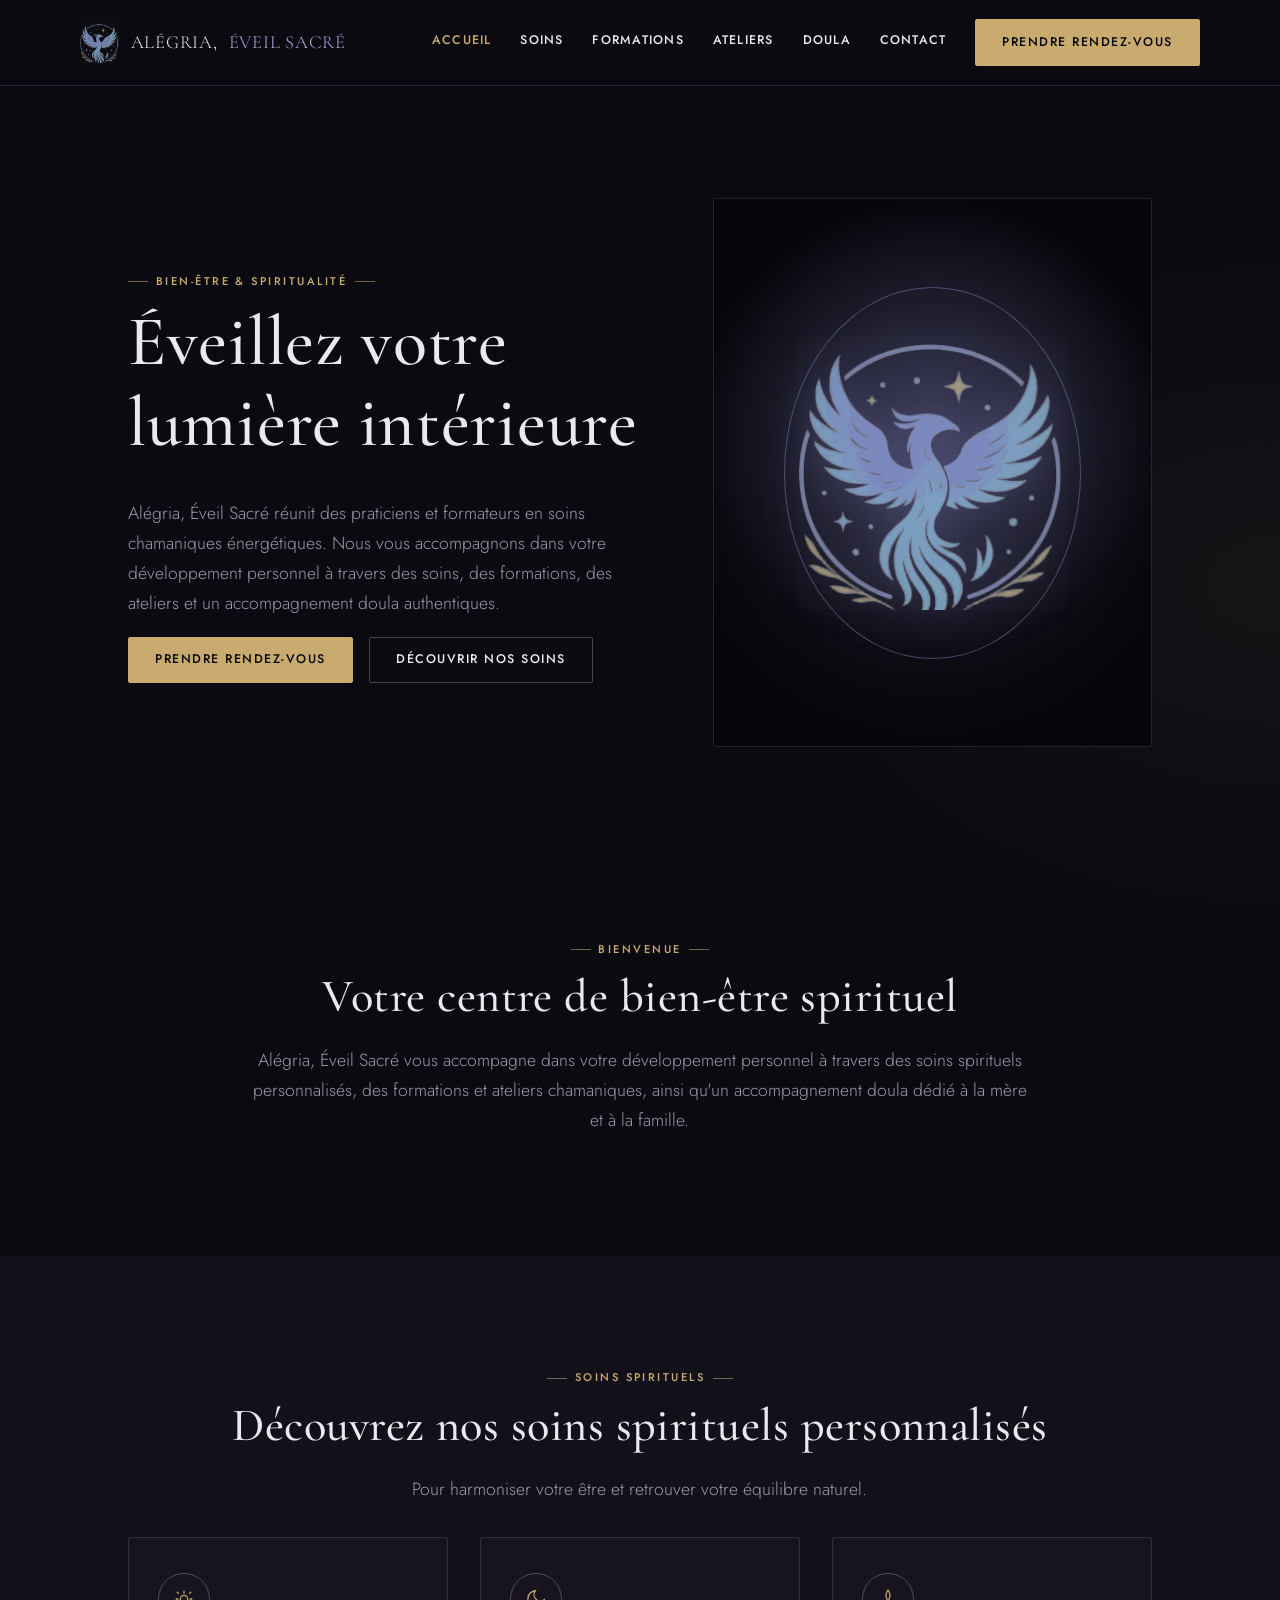
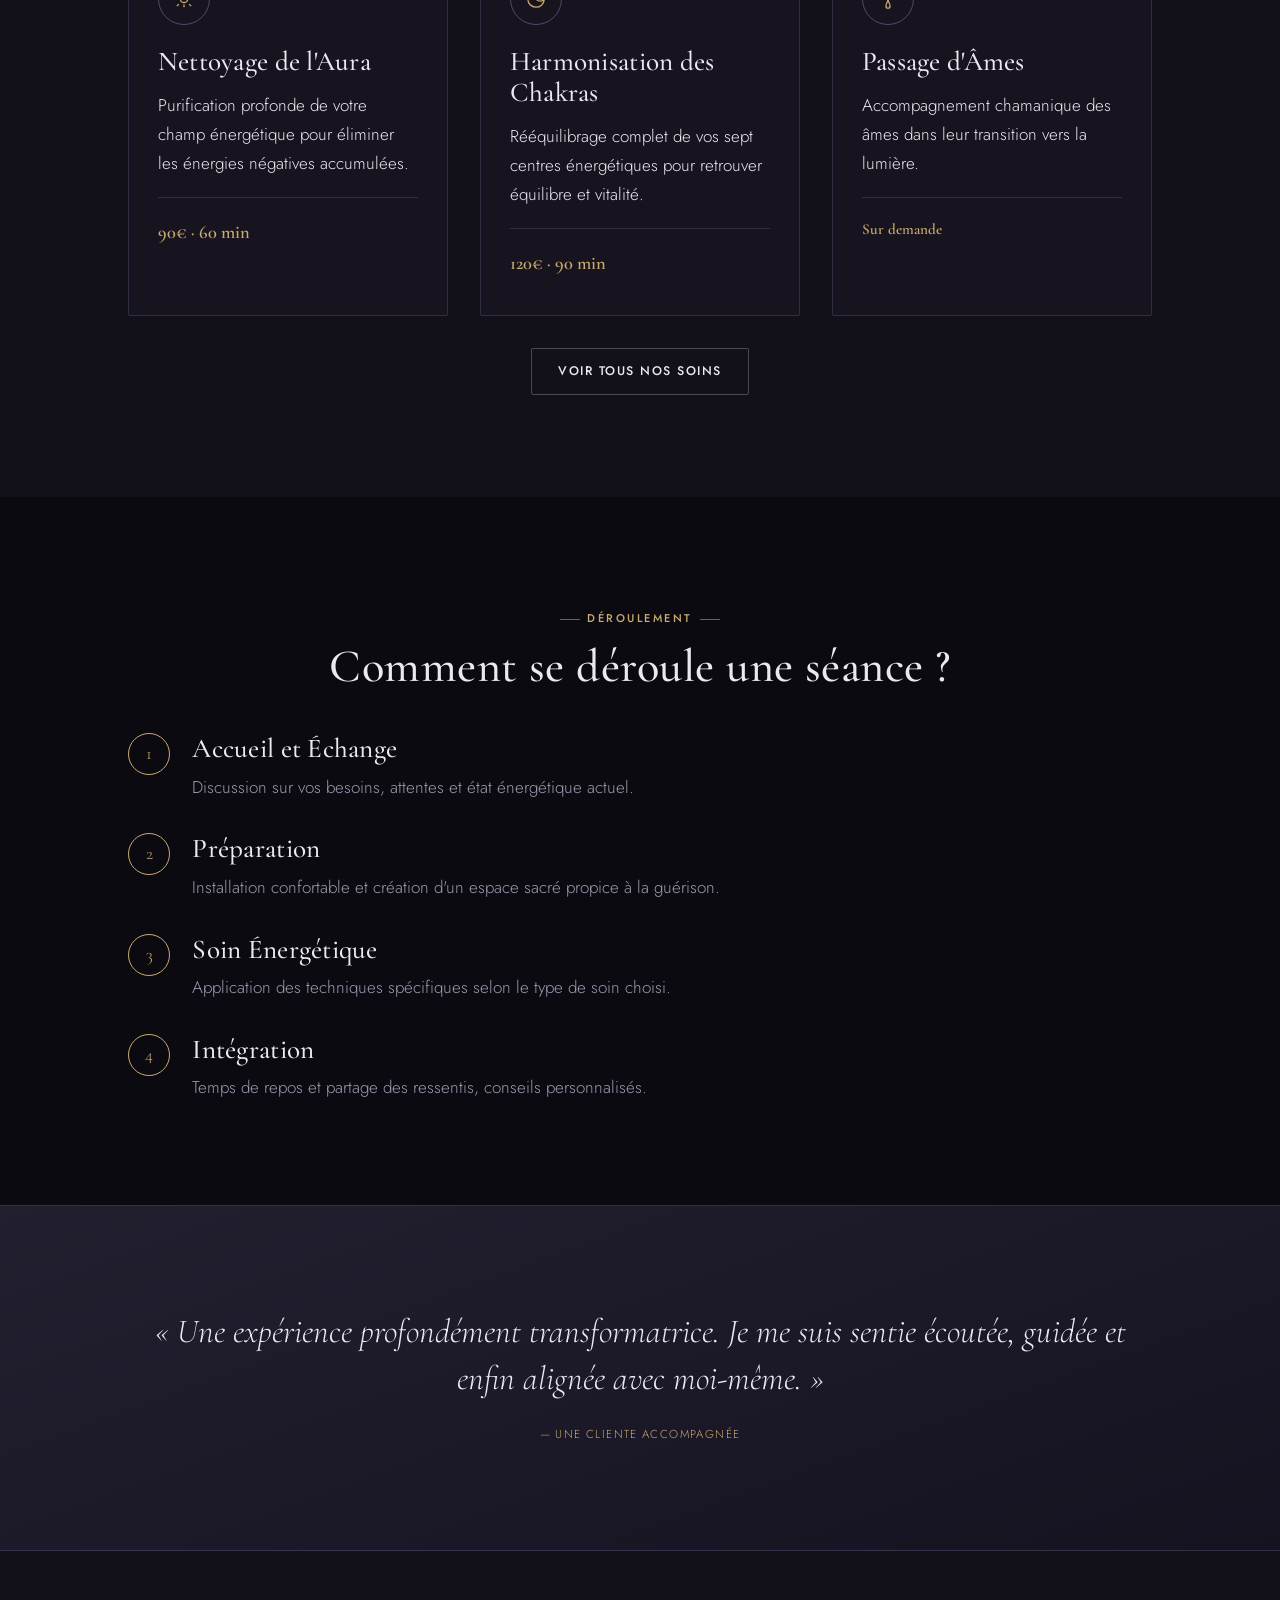
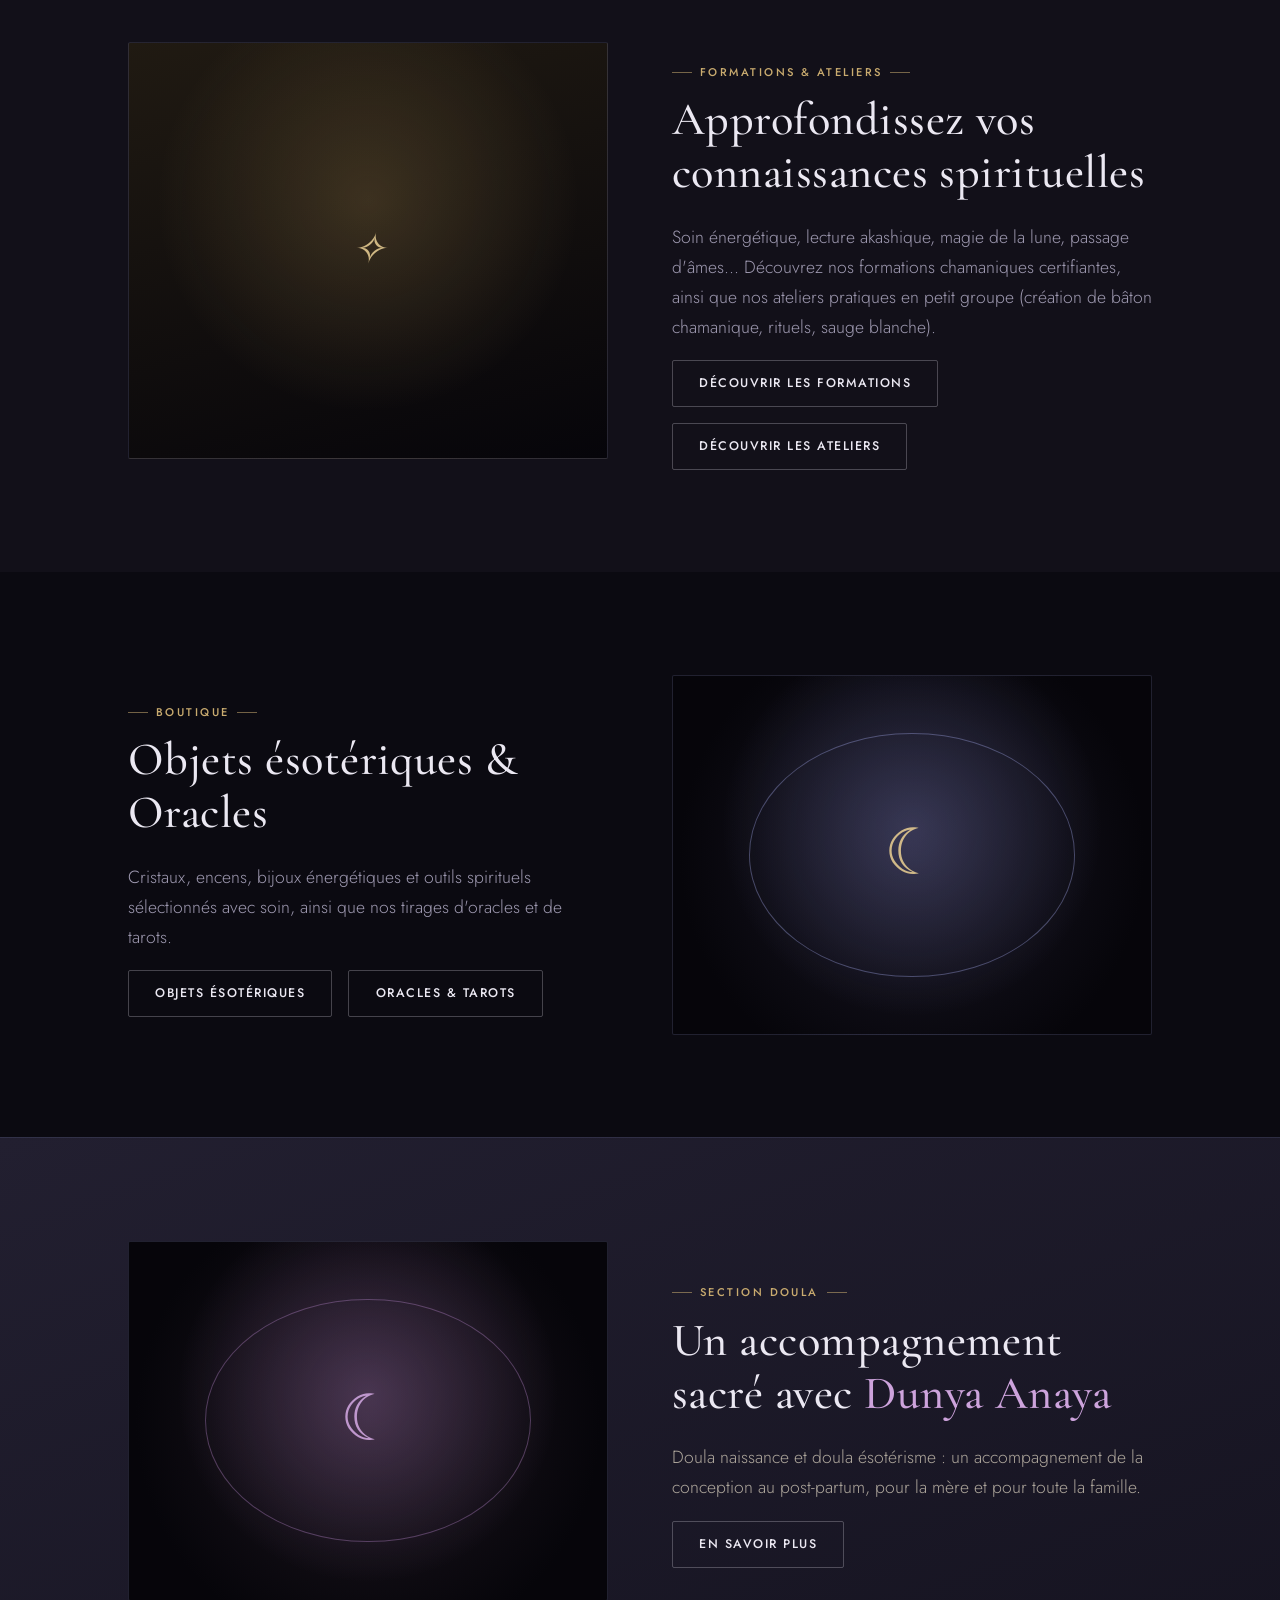
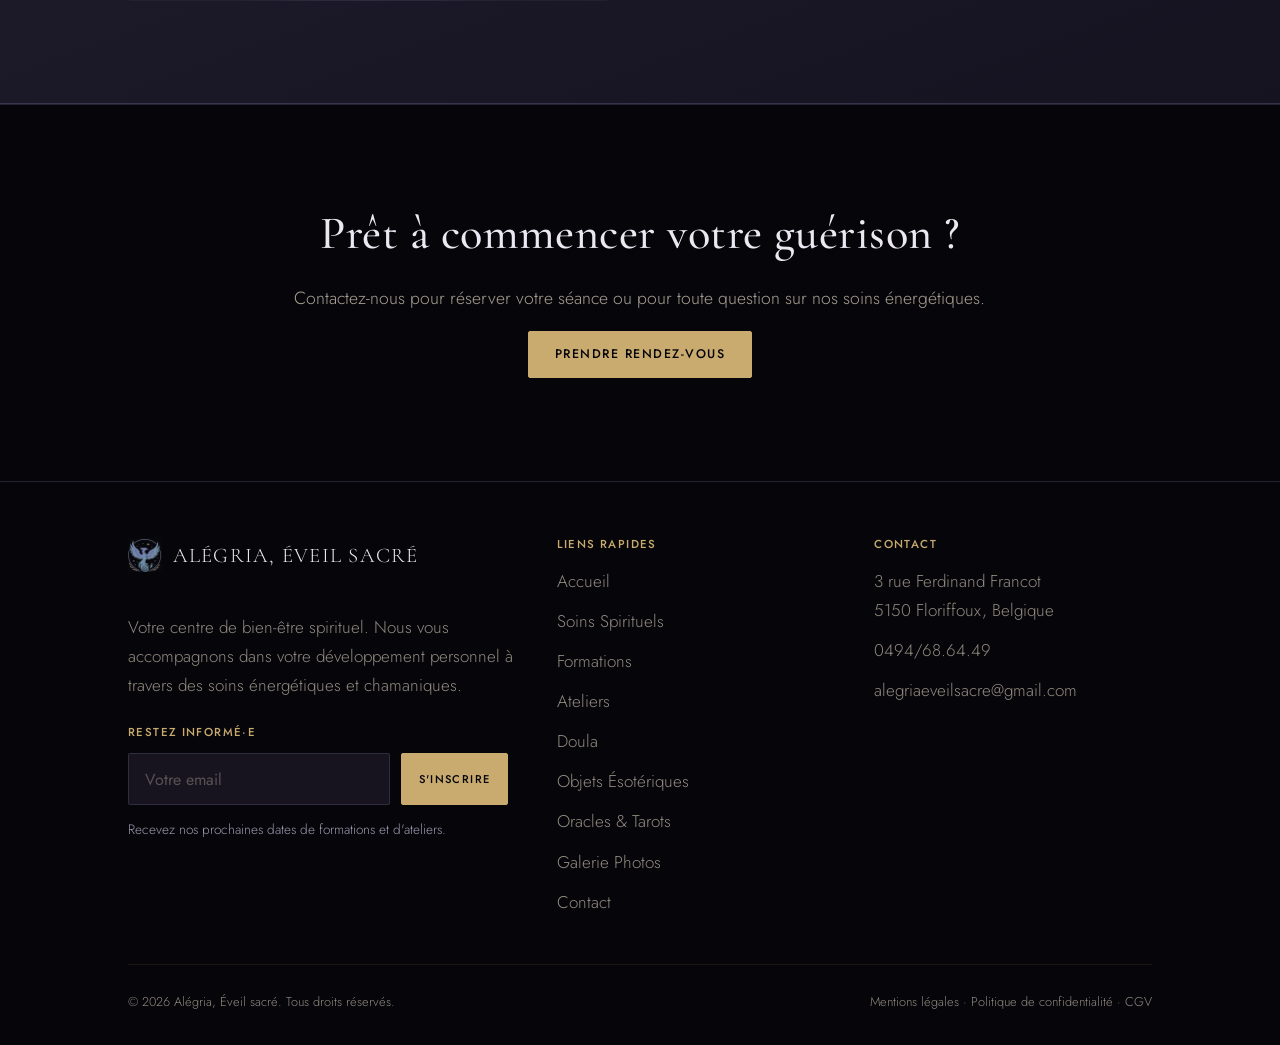
==== commit 27d697b7: "Expand site with real service catalog, Doula section, ateliers, gallery Rebuild content around the c" ====
--- a/index.html
+++ b/index.html
@@ -3,10 +3,48 @@
 <head>
 <meta charset="UTF-8">
 <meta name="viewport" content="width=device-width, initial-scale=1.0">
-<title>Alégria, Éveil Sacré — Soins énergétiques & chamaniques à Floriffoux</title>
-<meta name="description" content="Alégria, Éveil Sacré est votre centre de bien-être spirituel à Floriffoux. Soins énergétiques, Reiki, soins chamaniques, formations ésotériques et boutique. Prenez rendez-vous en ligne.">
+<title>Alégria, Éveil Sacré — Soins Chamaniques, Formations &amp; Doula à Floriffoux</title>
+<meta name="description" content="Alégria, Éveil Sacré : praticiens et formateurs en soins chamaniques énergétiques à Floriffoux. Soins spirituels, formations ésotériques, ateliers, boutique et accompagnement doula. Prenez rendez-vous en ligne.">
+<link rel="canonical" href="https://www.alegriaeveilsacre.be/">
+<meta property="og:type" content="website">
+<meta property="og:site_name" content="Alégria, Éveil Sacré">
+<meta property="og:locale" content="fr_BE">
+<meta property="og:title" content="Alégria, Éveil Sacré — Soins Chamaniques, Formations &amp; Doula à Floriffoux">
+<meta property="og:description" content="Alégria, Éveil Sacré : praticiens et formateurs en soins chamaniques énergétiques à Floriffoux. Soins spirituels, formations ésotériques, ateliers, boutique et accompagnement doula. Prenez rendez-vous en ligne.">
+<meta property="og:url" content="https://www.alegriaeveilsacre.be/">
+<meta property="og:image" content="https://www.alegriaeveilsacre.be/assets/img/logo-full.png">
+<meta name="twitter:card" content="summary">
+<meta name="twitter:title" content="Alégria, Éveil Sacré — Soins Chamaniques, Formations &amp; Doula à Floriffoux">
+<meta name="twitter:description" content="Alégria, Éveil Sacré : praticiens et formateurs en soins chamaniques énergétiques à Floriffoux. Soins spirituels, formations ésotériques, ateliers, boutique et accompagnement doula. Prenez rendez-vous en ligne.">
+<meta name="twitter:image" content="https://www.alegriaeveilsacre.be/assets/img/logo-full.png">
 <link rel="icon" type="image/png" href="assets/img/logo-icon.png">
 <link rel="stylesheet" href="assets/css/style.css">
+<script type="application/ld+json">
+{
+  "@context": "https://schema.org",
+  "@type": "LocalBusiness",
+  "name": "Alégria, Éveil Sacré",
+  "image": "https://www.alegriaeveilsacre.be/assets/img/logo-full.png",
+  "url": "https://www.alegriaeveilsacre.be/",
+  "telephone": "+32494686449",
+  "email": "alegriaeveilsacre@gmail.com",
+  "priceRange": "€€",
+  "description": "Centre de bien-être spirituel proposant soins énergétiques, soins chamaniques, formations ésotériques, ateliers, tirages d'oracles et de tarots et accompagnement doula, en cabinet ou à distance.",
+  "address": {
+    "@type": "PostalAddress",
+    "streetAddress": "3 rue Ferdinand Francot",
+    "postalCode": "5150",
+    "addressLocality": "Floriffoux",
+    "addressCountry": "BE"
+  },
+  "openingHoursSpecification": {
+    "@type": "OpeningHoursSpecification",
+    "dayOfWeek": ["Tuesday", "Wednesday", "Thursday", "Friday", "Saturday"],
+    "opens": "09:00",
+    "closes": "20:00"
+  }
+}
+</script>
 </head>
 <body>
 
@@ -20,8 +58,8 @@
       <a href="index.html">Accueil</a>
       <a href="soins-energetiques.html">Soins</a>
       <a href="formations.html">Formations</a>
-      <a href="objets-esoteriques.html">Boutique</a>
-      <a href="oracles-tarots.html">Oracles</a>
+      <a href="ateliers.html">Ateliers</a>
+      <a href="doula.html">Doula</a>
       <a href="contact.html">Contact</a>
       <a href="rendez-vous.html" class="btn btn--primary main-nav__cta">Prendre Rendez-vous</a>
     </nav>
@@ -36,7 +74,7 @@
       <div>
         <span class="eyebrow">Bien-être &amp; spiritualité</span>
         <h1>Éveillez votre lumière intérieure</h1>
-        <p class="lede">Alégria, Éveil Sacré est votre centre de bien-être spirituel. Nous vous accompagnons dans votre développement personnel à travers des soins énergétiques et chamaniques authentiques.</p>
+        <p class="lede">Alégria, Éveil Sacré réunit des praticiens et formateurs en soins chamaniques énergétiques. Nous vous accompagnons dans votre développement personnel à travers des soins, des formations, des ateliers et un accompagnement doula authentiques.</p>
         <div class="btn-row">
           <a href="rendez-vous.html" class="btn btn--primary">Prendre Rendez-vous</a>
           <a href="soins-energetiques.html" class="btn btn--outline">Découvrir nos Soins</a>
@@ -57,7 +95,7 @@
     <div class="container text-center reveal">
       <span class="eyebrow">Bienvenue</span>
       <h2>Votre centre de bien-être spirituel</h2>
-      <p class="lede">Alégria, Éveil Sacré vous accompagne dans votre développement personnel à travers des soins énergétiques personnalisés — Reiki, harmonisation sonore, thérapie par les cristaux, soin chamanique — ainsi que des formations pour approfondir vos connaissances spirituelles.</p>
+      <p class="lede">Alégria, Éveil Sacré vous accompagne dans votre développement personnel à travers des soins spirituels personnalisés, des formations et ateliers chamaniques, ainsi qu'un accompagnement doula dédié à la mère et à la famille.</p>
     </div>
   </section>
 
@@ -65,40 +103,40 @@
   <section class="section section--alt">
     <div class="container">
       <div class="text-center reveal">
-        <span class="eyebrow">Soins Énergétiques</span>
-        <h2>Découvrez nos soins énergétiques personnalisés</h2>
+        <span class="eyebrow">Soins Spirituels</span>
+        <h2>Découvrez nos soins spirituels personnalisés</h2>
         <p class="lede">Pour harmoniser votre être et retrouver votre équilibre naturel.</p>
       </div>
 
       <div class="grid grid--3 mt-2">
         <div class="card reveal">
           <div class="card__icon">
-            <svg viewBox="0 0 24 24" fill="none" stroke="currentColor" stroke-width="1.4"><path d="M12 2c-3 4-3 8 0 12s3 8 0 8M12 2c3 4 3 8 0 12s-3 8 0 8"/></svg>
-          </div>
-          <h3>Soin Reiki</h3>
-          <p>Transmission d'énergie universelle par imposition des mains pour activer vos capacités d'auto-guérison.</p>
+            <svg viewBox="0 0 24 24" fill="none" stroke="currentColor" stroke-width="1.4"><path d="M12 3v3M12 18v3M4.2 4.2l2.1 2.1M17.7 17.7l2.1 2.1M3 12h3M18 12h3M4.2 19.8l2.1-2.1M17.7 6.3l2.1-2.1"/><circle cx="12" cy="12" r="4"/></svg>
+          </div>
+          <h3>Nettoyage de l'Aura</h3>
+          <p>Purification profonde de votre champ énergétique pour éliminer les énergies négatives accumulées.</p>
           <div class="card__meta">
-            <span class="price">80€ · 60 min</span>
+            <span class="price">90€ · 60 min</span>
           </div>
         </div>
         <div class="card reveal">
           <div class="card__icon">
             <svg viewBox="0 0 24 24" fill="none" stroke="currentColor" stroke-width="1.4"><path d="M21 12.8A9 9 0 1 1 11.2 3a7 7 0 0 0 9.8 9.8Z"/></svg>
           </div>
-          <h3>Soin Chamanique</h3>
-          <p>Voyage spirituel guidé pour la guérison de l'âme et la reconnexion avec votre essence profonde.</p>
+          <h3>Harmonisation des Chakras</h3>
+          <p>Rééquilibrage complet de vos sept centres énergétiques pour retrouver équilibre et vitalité.</p>
           <div class="card__meta">
-            <span class="price">150€ · 120 min</span>
+            <span class="price">120€ · 90 min</span>
           </div>
         </div>
         <div class="card reveal">
           <div class="card__icon">
-            <svg viewBox="0 0 24 24" fill="none" stroke="currentColor" stroke-width="1.4"><path d="M12 3v3M12 18v3M4.2 4.2l2.1 2.1M17.7 17.7l2.1 2.1M3 12h3M18 12h3M4.2 19.8l2.1-2.1M17.7 6.3l2.1-2.1"/><circle cx="12" cy="12" r="4"/></svg>
-          </div>
-          <h3>Thérapie par les Cristaux</h3>
-          <p>Placement stratégique de cristaux sur le corps pour amplifier les énergies positives.</p>
+            <svg viewBox="0 0 24 24" fill="none" stroke="currentColor" stroke-width="1.4"><path d="M12 2c-3 4-3 8 0 12s3 8 0 8M12 2c3 4 3 8 0 12s-3 8 0 8"/></svg>
+          </div>
+          <h3>Passage d'Âmes</h3>
+          <p>Accompagnement chamanique des âmes dans leur transition vers la lumière.</p>
           <div class="card__meta">
-            <span class="price">110€ · 75 min</span>
+            <span class="price" style="font-size:0.95rem;">Sur demande</span>
           </div>
         </div>
       </div>
@@ -163,10 +201,13 @@
     <div class="container split reveal">
       <div class="split__visual tile-visual" data-glyph="✧" style="--tile-a:#efe9d8; --tile-b:#b9b183;"></div>
       <div>
-        <span class="eyebrow">Formations</span>
+        <span class="eyebrow">Formations &amp; Ateliers</span>
         <h2>Approfondissez vos connaissances spirituelles</h2>
-        <p class="lede">Soin énergétique, lecture akashique, magie de la lune, passage d'âmes... Découvrez nos formations chamaniques certifiantes, animées par des praticiens expérimentés.</p>
-        <a href="formations.html" class="btn btn--outline">Découvrir les formations</a>
+        <p class="lede">Soin énergétique, lecture akashique, magie de la lune, passage d'âmes... Découvrez nos formations chamaniques certifiantes, ainsi que nos ateliers pratiques en petit groupe (création de bâton chamanique, rituels, sauge blanche).</p>
+        <div class="btn-row">
+          <a href="formations.html" class="btn btn--outline">Découvrir les formations</a>
+          <a href="ateliers.html" class="btn btn--outline">Découvrir les ateliers</a>
+        </div>
       </div>
     </div>
   </section>
@@ -187,6 +228,19 @@
     </div>
   </section>
 
+  <!-- DOULA TEASER -->
+  <section class="section section--olive">
+    <div class="container split reveal">
+      <div class="split__visual visual-orb visual-orb--mauve"></div>
+      <div>
+        <span class="eyebrow">Section Doula</span>
+        <h2>Un accompagnement sacré avec <span class="text-mauve">Dunya Anaya</span></h2>
+        <p class="lede">Doula naissance et doula ésotérisme : un accompagnement de la conception au post-partum, pour la mère et pour toute la famille.</p>
+        <a href="doula.html" class="btn btn--outline">En savoir plus</a>
+      </div>
+    </div>
+  </section>
+
   <!-- FINAL CTA -->
   <section class="section section--ink text-center reveal">
     <div class="container">
@@ -204,15 +258,27 @@
       <div>
         <div class="footer-logo"><img src="assets/img/logo-icon.png" alt="" class="logo__mark">Alégria, Éveil Sacré</div>
         <p class="mt-2">Votre centre de bien-être spirituel. Nous vous accompagnons dans votre développement personnel à travers des soins énergétiques et chamaniques.</p>
+        <div class="newsletter">
+          <h4>Restez informé·e</h4>
+          <form class="newsletter-row" data-static-form novalidate>
+            <input type="email" name="email" placeholder="Votre email" aria-label="Votre email" required>
+            <button type="submit" class="btn btn--primary btn--sm">S'inscrire</button>
+          </form>
+          <p class="form-note">Recevez nos prochaines dates de formations et d'ateliers.</p>
+          <div class="form-success">Merci ! Vous êtes inscrit·e à notre newsletter.</div>
+        </div>
       </div>
       <div class="footer-col">
         <h4>Liens Rapides</h4>
         <ul>
           <li><a href="index.html">Accueil</a></li>
-          <li><a href="soins-energetiques.html">Soins Énergétiques</a></li>
+          <li><a href="soins-energetiques.html">Soins Spirituels</a></li>
           <li><a href="formations.html">Formations</a></li>
+          <li><a href="ateliers.html">Ateliers</a></li>
+          <li><a href="doula.html">Doula</a></li>
           <li><a href="objets-esoteriques.html">Objets Ésotériques</a></li>
           <li><a href="oracles-tarots.html">Oracles &amp; Tarots</a></li>
+          <li><a href="galerie-photos.html">Galerie Photos</a></li>
           <li><a href="contact.html">Contact</a></li>
         </ul>
       </div>
--- a/assets/css/style.css
+++ b/assets/css/style.css
@@ -22,6 +22,8 @@
   --color-indigo: #8a8ed4;
   --color-indigo-light: #aab0e6;
   --color-sky: #7cc0da;
+  --color-mauve: #b07fc4;
+  --color-mauve-light: #cda3dc;
 
   --color-line: rgba(154, 158, 219, 0.18);
   --color-line-strong: rgba(154, 158, 219, 0.4);
@@ -382,6 +384,20 @@
 }
 .visual-orb:has(.visual-orb__mark)::after { content: none; }
 
+.visual-orb--mauve {
+  background:
+    radial-gradient(circle at 50% 42%, rgba(176,127,196,0.3), transparent 60%),
+    radial-gradient(circle at 50% 50%, #1e1720 0%, var(--color-black) 78%);
+}
+.visual-orb--mauve::before { border-color: rgba(176,127,196,0.4); }
+.visual-orb--mauve::after { color: var(--color-mauve-light); }
+
+/* ---------- Doula theme accents ---------- */
+.text-mauve { color: var(--color-mauve-light); }
+.pill--mauve { border-color: var(--color-mauve); color: var(--color-mauve-light); }
+.card--doula:hover, .offer-card--doula:hover { border-color: var(--color-mauve); }
+.card--doula .card__icon, .offer-card--doula .price { color: var(--color-mauve-light); }
+
 /* ---------- Cards / grids ---------- */
 .grid {
   display: grid;
@@ -467,6 +483,12 @@
   color: var(--color-gold-light);
   opacity: 0.9;
 }
+.tile-visual--mauve, .theme-visual--mauve {
+  background:
+    radial-gradient(circle at 50% 38%, rgba(176,127,196,0.24), transparent 60%),
+    linear-gradient(165deg, #201420 0%, var(--color-black) 100%);
+}
+.tile-visual--mauve::after, .theme-visual--mauve::after { color: var(--color-mauve-light); }
 
 /* ---------- List / checkmarks ---------- */
 .check-list { list-style: none; margin: 0; padding: 0; display: grid; gap: 1rem; }
@@ -500,6 +522,7 @@
 /* ---------- Split section ---------- */
 .split {
   display: grid;
+  grid-template-columns: minmax(0, 1fr);
   gap: 2.5rem;
   align-items: center;
 }
@@ -515,10 +538,12 @@
 /* ---------- Forms ---------- */
 .form {
   display: grid;
+  grid-template-columns: minmax(0, 1fr);
   gap: 1.4rem;
 }
 .form-row {
   display: grid;
+  grid-template-columns: minmax(0, 1fr);
   gap: 1.4rem;
 }
 @media (min-width: 640px) {
@@ -536,6 +561,7 @@
 
 input, select, textarea {
   width: 100%;
+  min-width: 0;
   font-family: var(--font-body);
   font-size: 1rem;
   padding: 0.85em 1em;
@@ -568,7 +594,7 @@
   color: var(--color-gold-light);
 }
 .form-success.is-visible { display: block; }
-.form.is-hidden { display: none; }
+.form.is-hidden, .newsletter-row.is-hidden { display: none; }
 
 /* ---------- Info box (sidebar on booking / contact page) ---------- */
 .info-box {
@@ -652,6 +678,37 @@
 }
 .footer-bottom a:hover { color: var(--color-gold-light); }
 
+.newsletter {
+  margin-top: 1.6rem;
+}
+.newsletter h4 {
+  font-family: var(--font-body);
+  font-size: 0.72rem;
+  font-weight: 500;
+  letter-spacing: 0.12em;
+  text-transform: uppercase;
+  color: var(--color-gold);
+  margin-bottom: 0.9rem;
+}
+.newsletter-row {
+  display: flex;
+  gap: 0.7rem;
+  max-width: 380px;
+}
+.newsletter-row input {
+  flex: 1;
+  min-width: 0;
+}
+.newsletter-row .btn { flex-shrink: 0; }
+.newsletter .form-note { margin-top: 0.8rem; margin-bottom: 0; }
+.newsletter .form-success {
+  margin-top: 0.8rem;
+  padding: 1rem 1.2rem;
+  font-size: 0.95rem;
+  text-align: left;
+  max-width: 380px;
+}
+
 /* ---------- Utility ---------- */
 .mt-2 { margin-top: 2rem; }
 .mb-0 { margin-bottom: 0; }
@@ -793,7 +850,15 @@
   display: flex;
   align-items: center;
   justify-content: space-between;
-}
+  gap: 1rem;
+}
+.offer-card__foot--stack {
+  flex-direction: column;
+  align-items: stretch;
+  gap: 0.9rem;
+}
+.offer-card__foot--stack .duration { text-align: center; }
+.offer-card__foot--stack .btn { width: 100%; }
 .offer-card__foot .price {
   font-family: var(--font-display);
   font-size: 1.3rem;
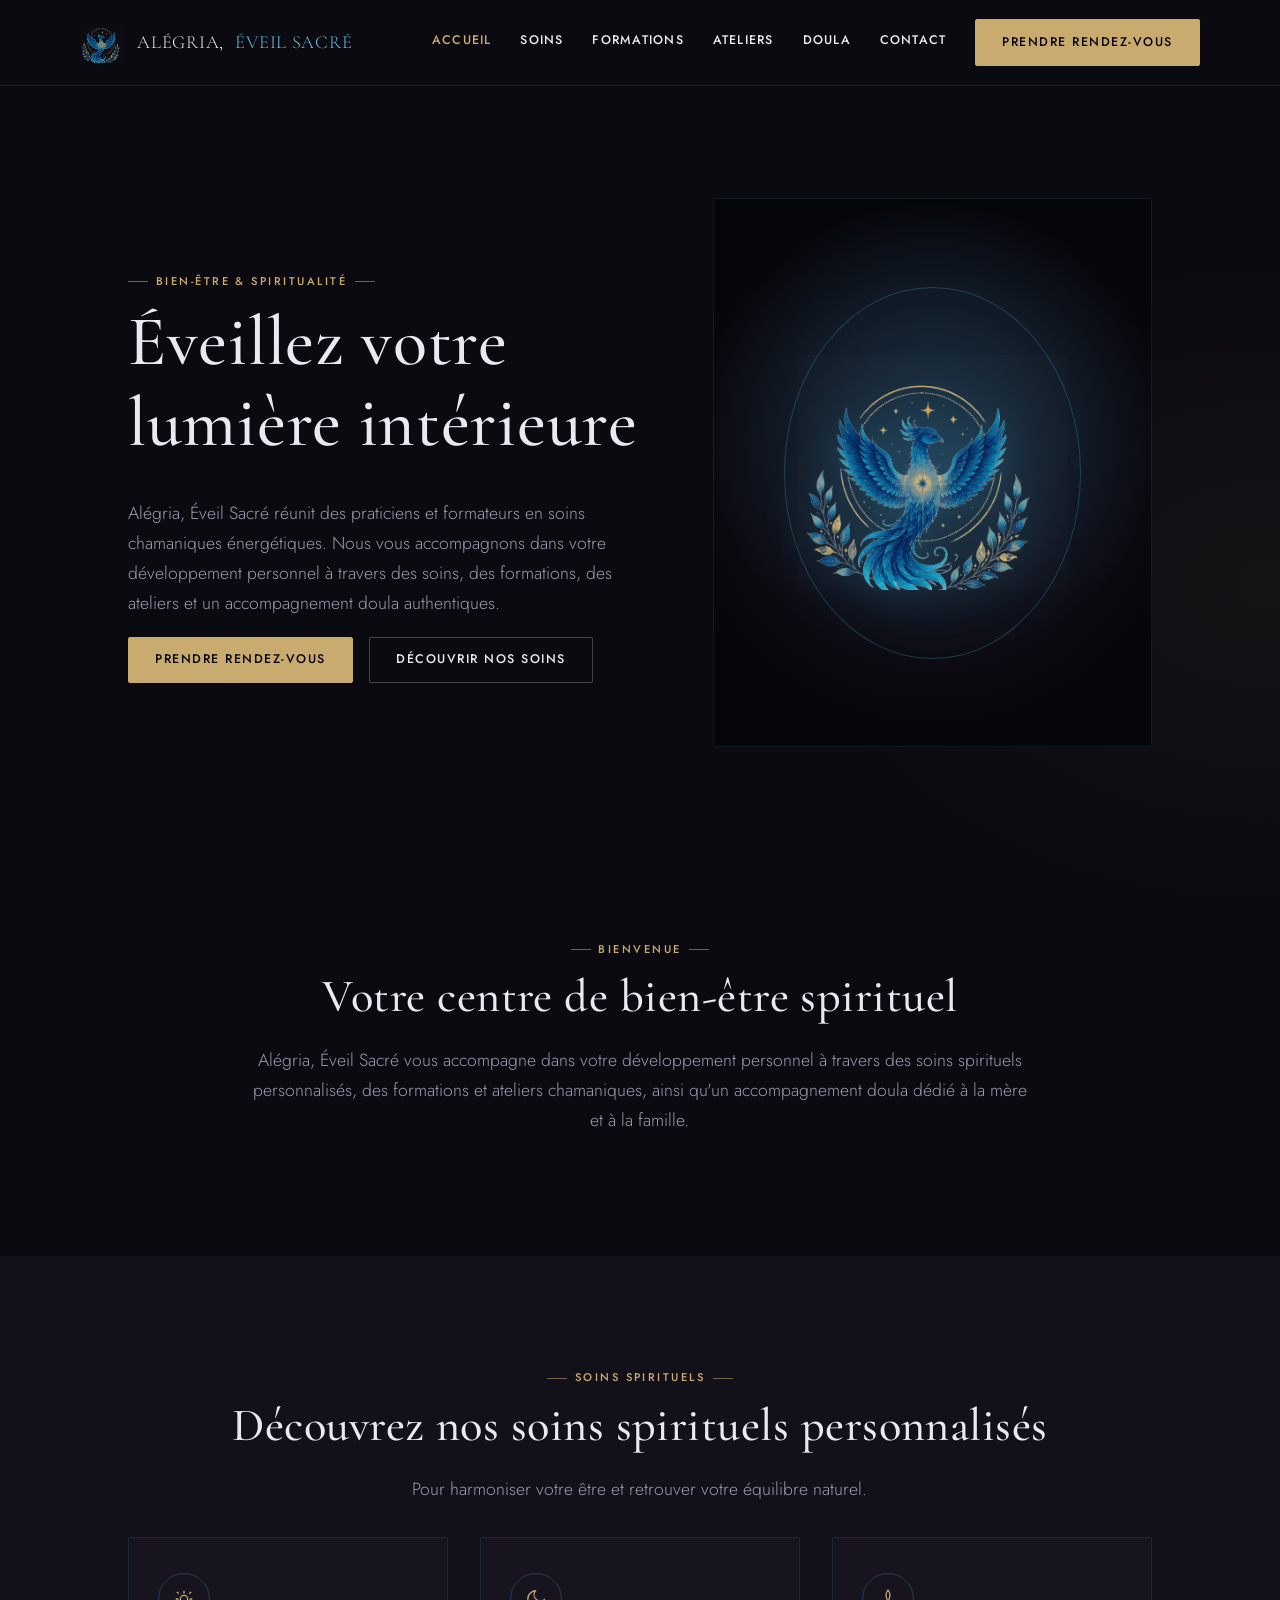
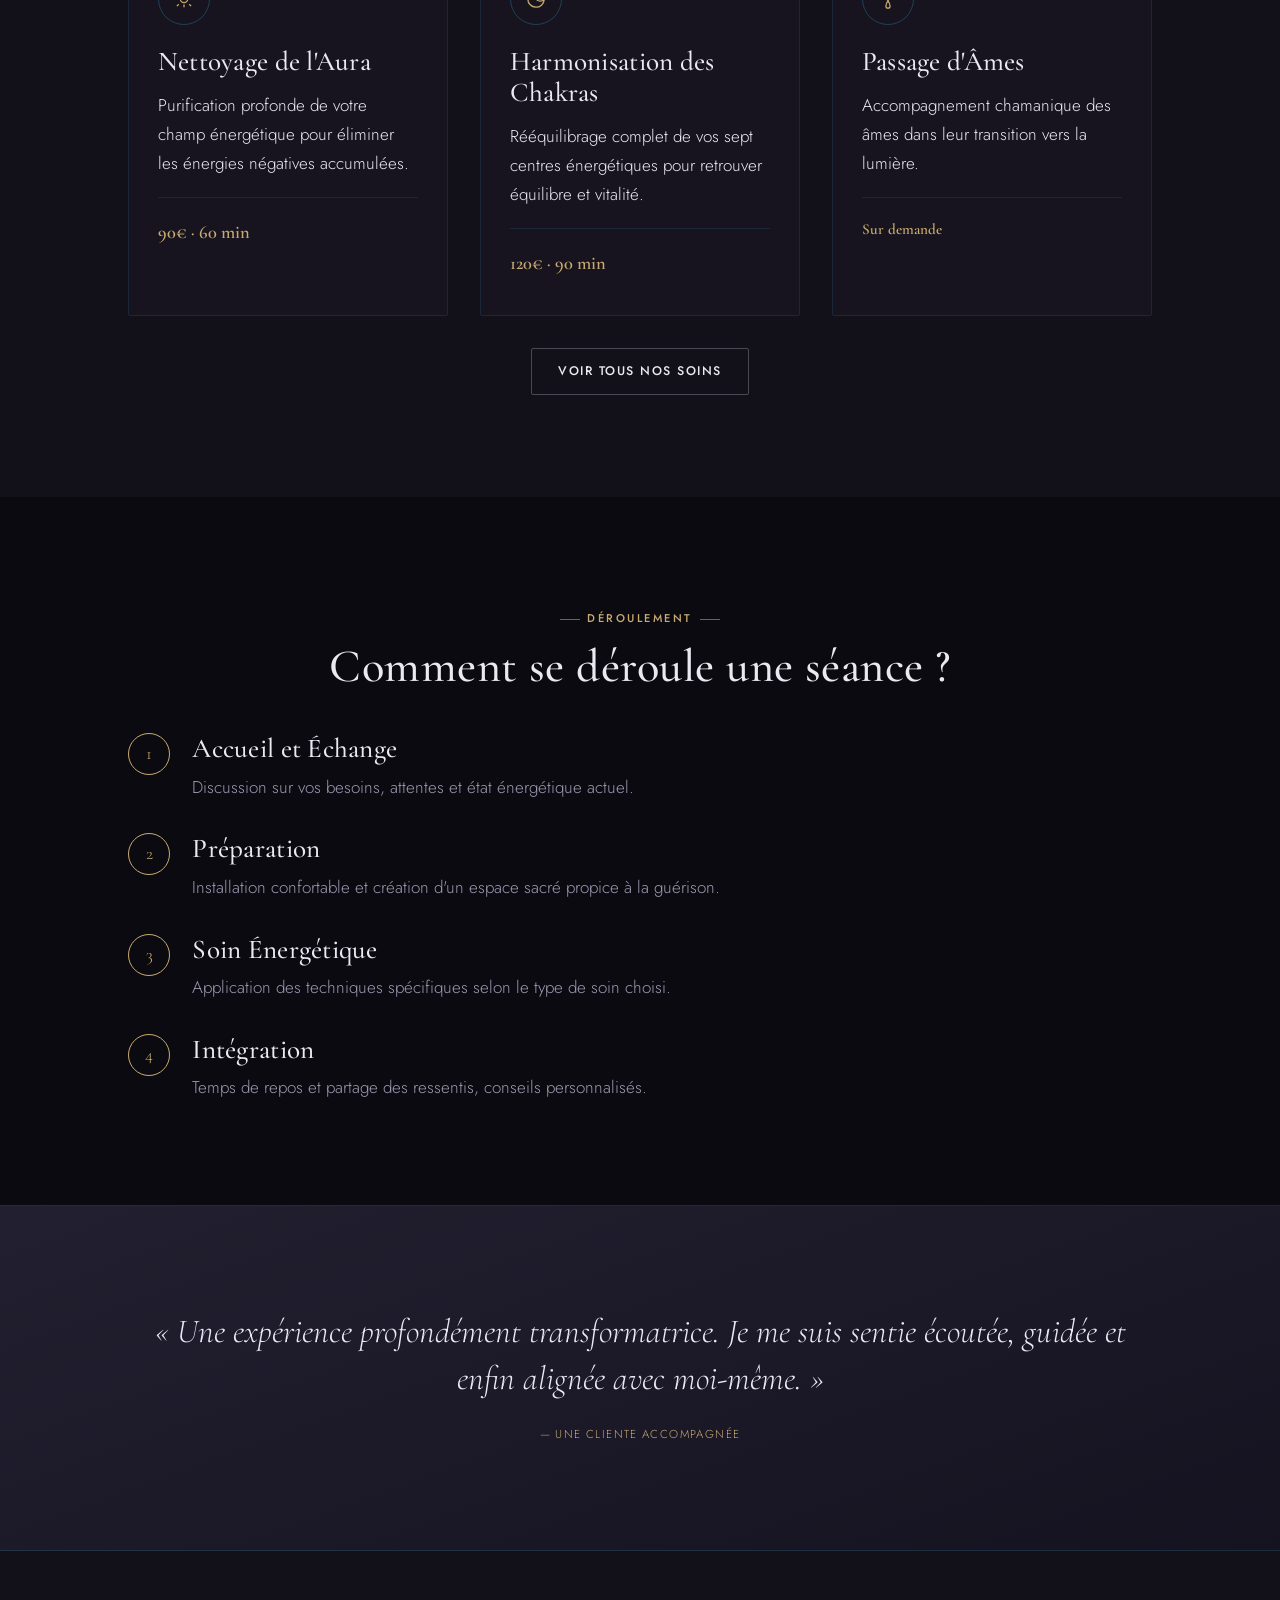
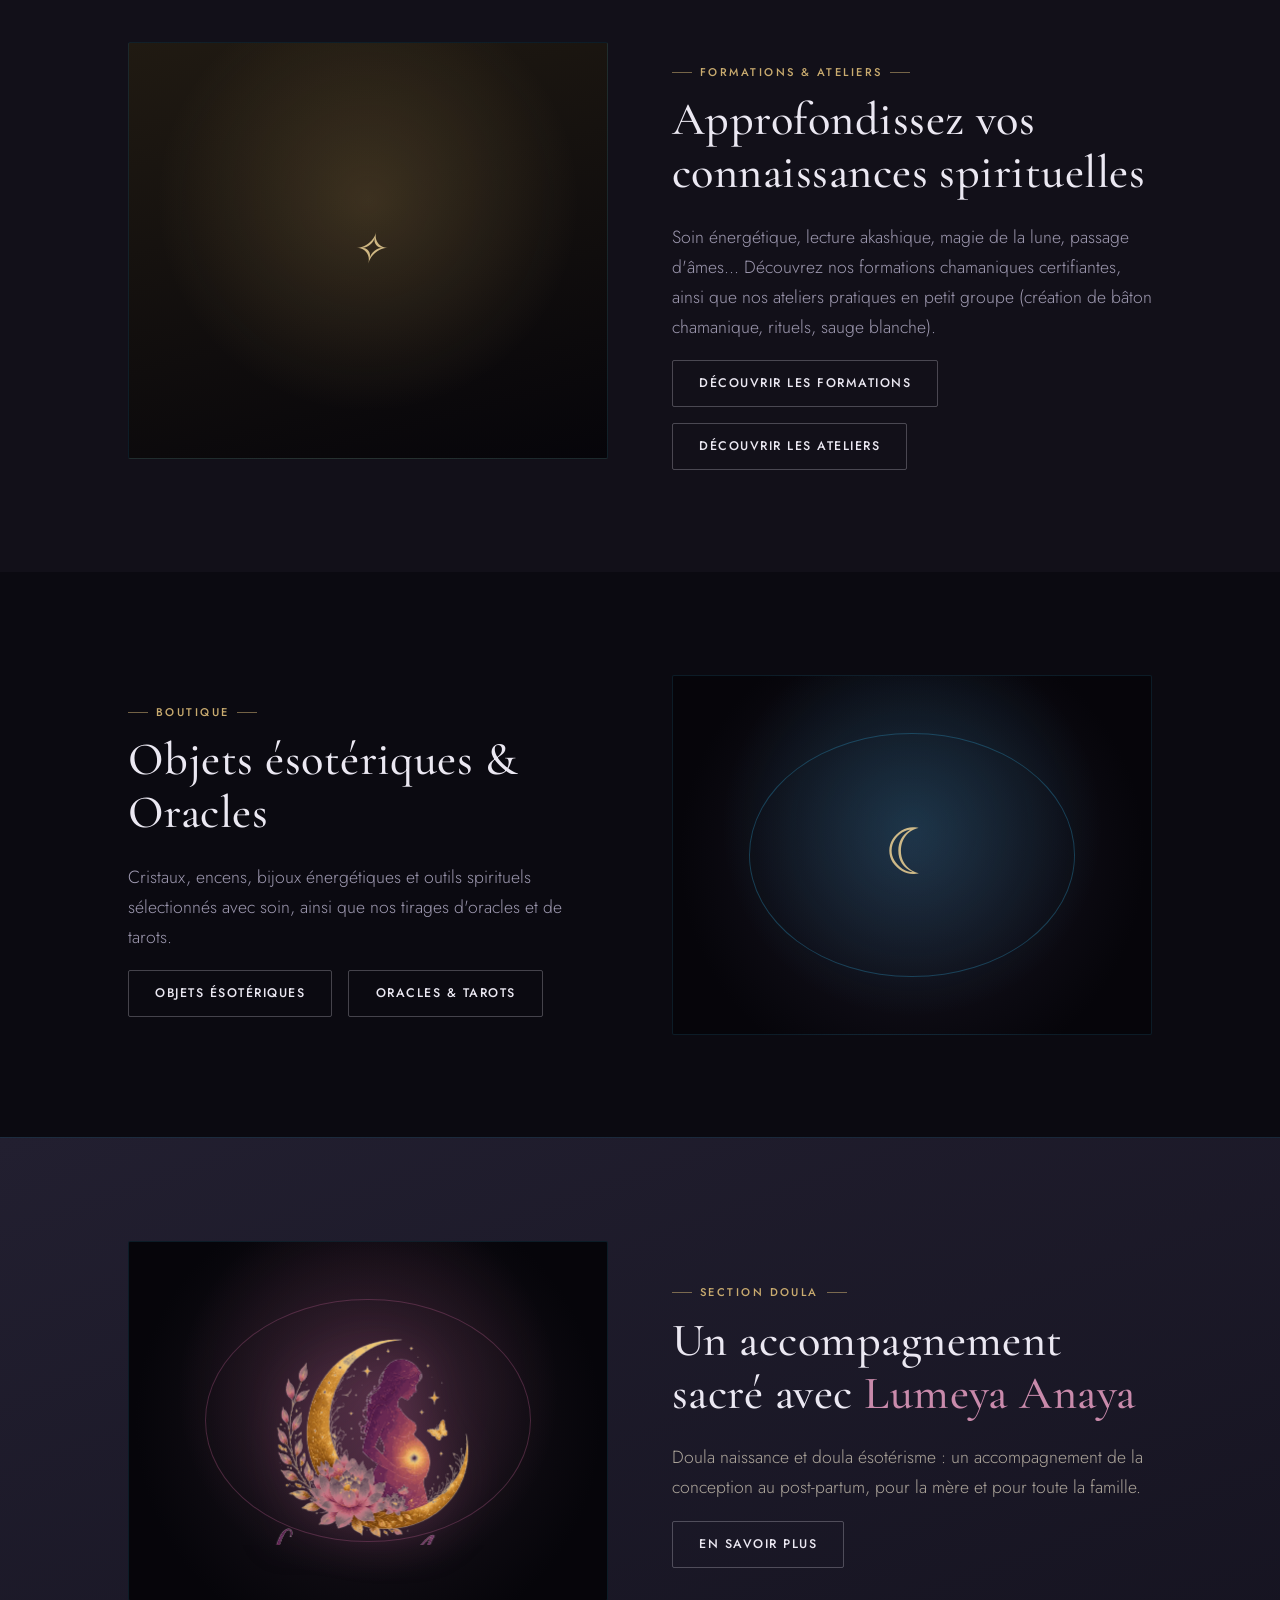
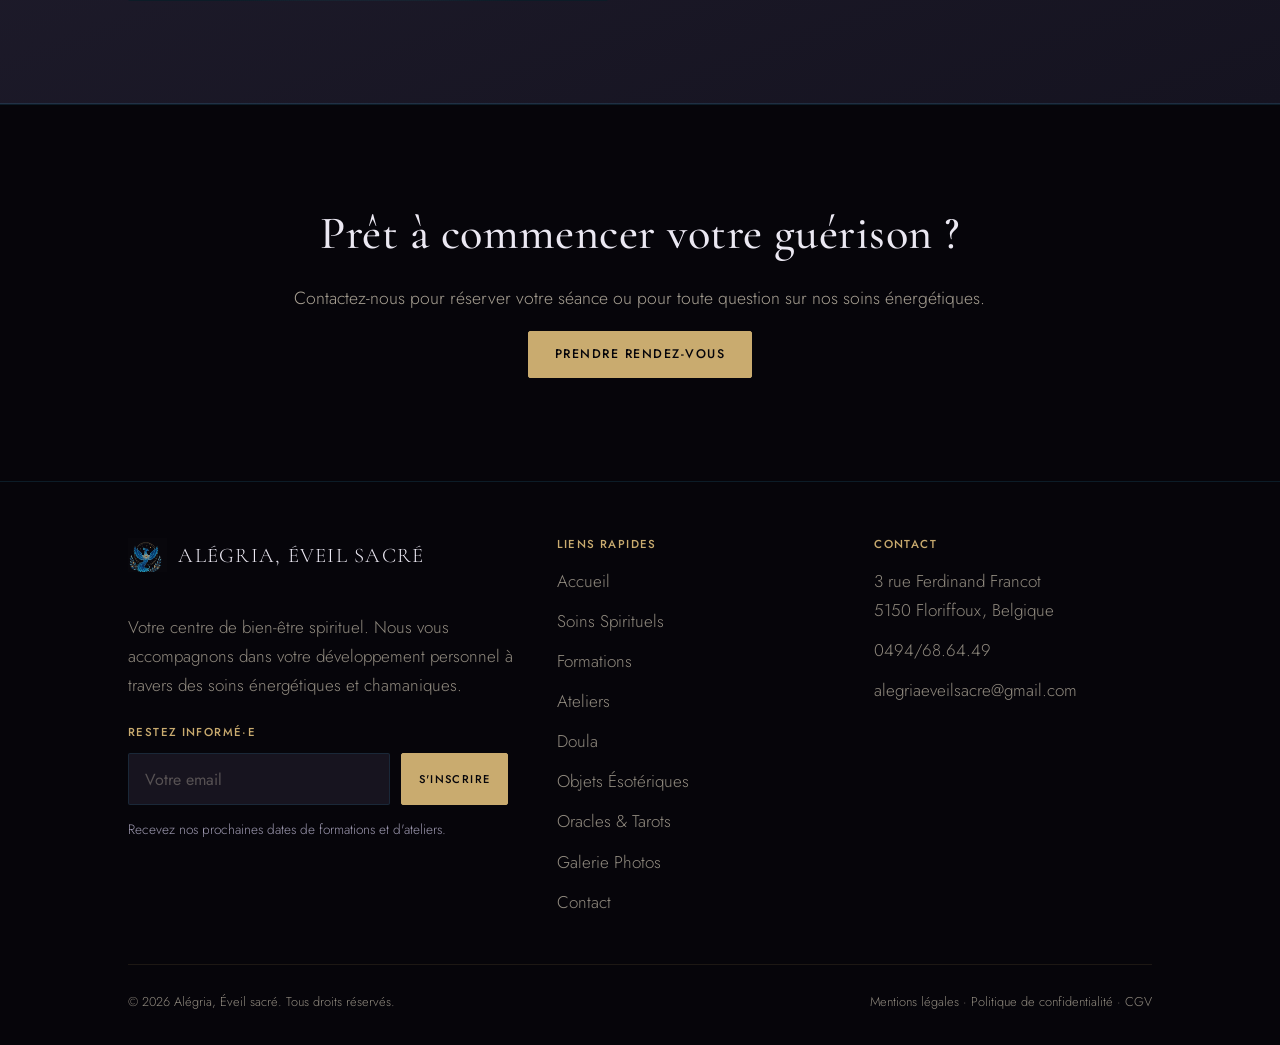
==== commit 2490adc4: "Swap in the final logos and recalibrate both colour themes Replace the earlier placeholder Alégria p" ====
--- a/index.html
+++ b/index.html
@@ -231,10 +231,14 @@
   <!-- DOULA TEASER -->
   <section class="section section--olive">
     <div class="container split reveal">
-      <div class="split__visual visual-orb visual-orb--mauve"></div>
+      <div class="split__visual visual-orb visual-orb--mauve">
+        <div class="visual-orb__mark">
+          <img src="assets/img/doula-icon.png" alt="Lumeya Anaya, Doula Sacrée">
+        </div>
+      </div>
       <div>
         <span class="eyebrow">Section Doula</span>
-        <h2>Un accompagnement sacré avec <span class="text-mauve">Dunya Anaya</span></h2>
+        <h2>Un accompagnement sacré avec <span class="text-mauve">Lumeya Anaya</span></h2>
         <p class="lede">Doula naissance et doula ésotérisme : un accompagnement de la conception au post-partum, pour la mère et pour toute la famille.</p>
         <a href="doula.html" class="btn btn--outline">En savoir plus</a>
       </div>
--- a/assets/css/style.css
+++ b/assets/css/style.css
@@ -19,14 +19,15 @@
   --color-gold-dark: #a1854f;
   --color-gold-light: #e2c88f;
 
-  --color-indigo: #8a8ed4;
-  --color-indigo-light: #aab0e6;
-  --color-sky: #7cc0da;
-  --color-mauve: #b07fc4;
-  --color-mauve-light: #cda3dc;
-
-  --color-line: rgba(154, 158, 219, 0.18);
-  --color-line-strong: rgba(154, 158, 219, 0.4);
+  --color-indigo: #2a86ac;
+  --color-indigo-light: #6bc0dc;
+  --color-navy: #0e3869;
+  --color-sky: #5fc9e0;
+  --color-mauve: #9c4f78;
+  --color-mauve-light: #c98aab;
+
+  --color-line: rgba(42, 134, 172, 0.18);
+  --color-line-strong: rgba(42, 134, 172, 0.4);
   --color-border-ivory: rgba(235, 232, 242, 0.26);
 
   --font-display: 'Cormorant Garamond', 'Times New Roman', serif;
@@ -45,7 +46,7 @@
   margin: 0;
   font-family: var(--font-body);
   background:
-    radial-gradient(ellipse 1100px 650px at 18% -8%, rgba(138,142,212,0.09), transparent 60%),
+    radial-gradient(ellipse 1100px 650px at 18% -8%, rgba(42,134,172,0.09), transparent 60%),
     radial-gradient(ellipse 900px 600px at 100% 10%, rgba(201,171,111,0.06), transparent 55%),
     var(--color-bg);
   color: var(--color-ink);
@@ -348,7 +349,7 @@
   position: relative;
   border: 1px solid var(--color-line);
   background:
-    radial-gradient(circle at 50% 42%, rgba(138,142,212,0.28), transparent 60%),
+    radial-gradient(circle at 50% 42%, rgba(42,134,172,0.28), transparent 60%),
     radial-gradient(circle at 50% 50%, #1a1826 0%, var(--color-black) 78%);
 }
 .visual-orb::before {
@@ -380,17 +381,18 @@
 .visual-orb__mark img {
   width: 62%;
   height: auto;
-  filter: drop-shadow(0 0 24px rgba(138,142,212,0.35));
+  filter: drop-shadow(0 0 24px rgba(42,134,172,0.35));
 }
 .visual-orb:has(.visual-orb__mark)::after { content: none; }
 
 .visual-orb--mauve {
   background:
-    radial-gradient(circle at 50% 42%, rgba(176,127,196,0.3), transparent 60%),
+    radial-gradient(circle at 50% 42%, rgba(156,79,120,0.3), transparent 60%),
     radial-gradient(circle at 50% 50%, #1e1720 0%, var(--color-black) 78%);
 }
-.visual-orb--mauve::before { border-color: rgba(176,127,196,0.4); }
+.visual-orb--mauve::before { border-color: rgba(156,79,120,0.4); }
 .visual-orb--mauve::after { color: var(--color-mauve-light); }
+.visual-orb--mauve .visual-orb__mark img { filter: drop-shadow(0 0 24px rgba(156,79,120,0.4)); }
 
 /* ---------- Doula theme accents ---------- */
 .text-mauve { color: var(--color-mauve-light); }
@@ -485,7 +487,7 @@
 }
 .tile-visual--mauve, .theme-visual--mauve {
   background:
-    radial-gradient(circle at 50% 38%, rgba(176,127,196,0.24), transparent 60%),
+    radial-gradient(circle at 50% 38%, rgba(156,79,120,0.24), transparent 60%),
     linear-gradient(165deg, #201420 0%, var(--color-black) 100%);
 }
 .tile-visual--mauve::after, .theme-visual--mauve::after { color: var(--color-mauve-light); }
